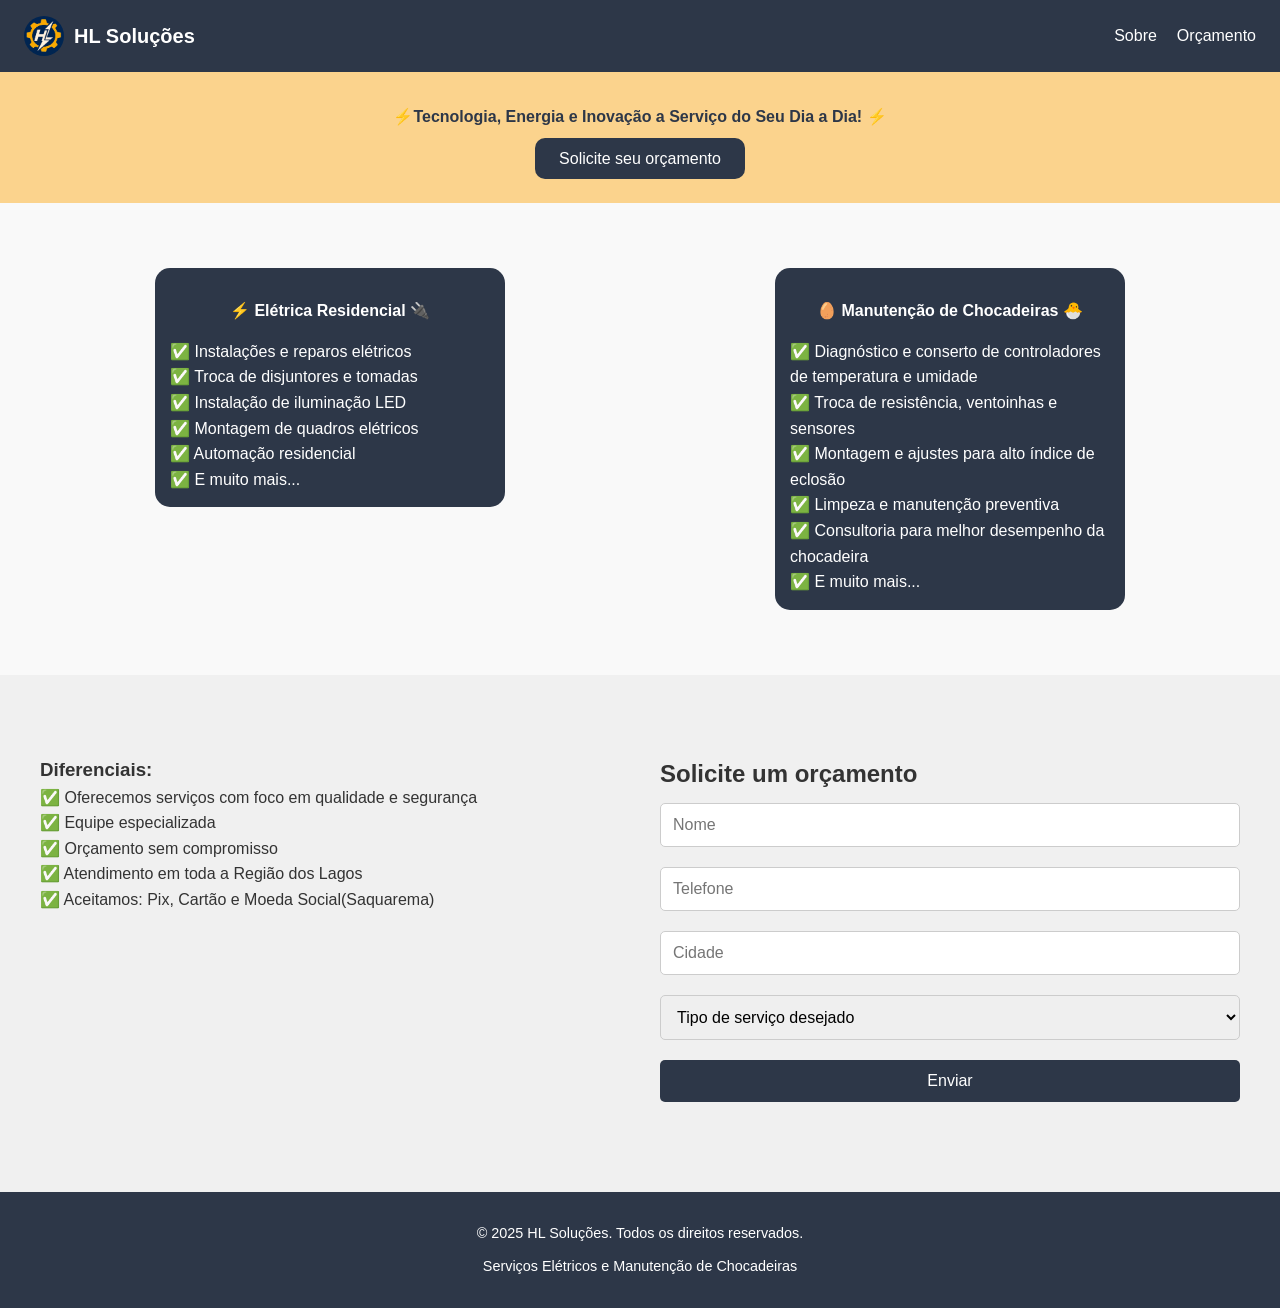
==== index.html @ 02325c17 "Update index.html" ====
<!DOCTYPE html>
<html lang="pt-br">
<head>
  <meta charset="UTF-8" />
  <meta name="viewport" content="width=device-width, initial-scale=1.0"/>
  <title>HL Soluções - ⚡Tecnologia, Energia e Inovação a Serviço do Seu Dia a Dia! ⚡</title>
  <!-- Adicionando o favicon -->
  <link rel="icon" href="assets/logo.png" type="image/x-icon">

  <link rel="stylesheet" href="css/style.css"/>
  <script defer src="js/script.js"></script>
</head>
<body>

  <!-- Navbar -->
  <nav>
    <div class="logo-container">
      <img src="assets/logo.png" alt="Logo">
      <span>HL Soluções</span>
    </div>
    <div class="hamburger" onclick="toggleMenu()">
      <span></span><span></span><span></span>
    </div>
    <div class="menu" id="nav-menu">
      <a href="#sobre">Sobre</a>
      <a href="#orcamento">Orçamento</a>
     
    </div>
  </nav>



  <!-- Hero -->
  <header id="sobre">
    <!--<h1>HL Elétrica e Automação</h1>-->
    <h2>⚡Tecnologia, Energia e Inovação a Serviço do Seu Dia a Dia! ⚡</h2>
    
    <a href="#orcamento" class="btn-primary">Solicite seu orçamento</a>
  </header>







  <section class="beneficios" id="beneficios">
    <div class="grid">
      <a href="#" style="text-decoration: none;">
      <div class="item">
        <ul style="list-style: none; padding: 0;">
          
          <h3>⚡ Elétrica Residencial 🔌</h3>
            <li>✅ Instalações e reparos elétricos</li>
            <li>✅ Troca de disjuntores e tomadas</li>
            <li>✅ Instalação de iluminação LED</li>
            <li>✅ Montagem de quadros elétricos</li>
            <li>✅ Automação residencial</li>
            <li>✅ E muito mais...</li>
        </ul>
               

      </div>
      </a>  

      <a href="#" style="text-decoration: none;">
      <div class="item">
        <ul style="list-style: none; padding: 0;">
         
          
          <h3>🥚 Manutenção de Chocadeiras 🐣</h3>
            <li>✅ Diagnóstico e conserto de controladores de temperatura e umidade</li>
            <li>✅ Troca de resistência, ventoinhas e sensores</li>
            <li>✅ Montagem e ajustes para alto índice de eclosão</li>
            <li>✅ Limpeza e manutenção preventiva</li>
            <li>✅ Consultoria para melhor desempenho da chocadeira</li>
            <li>✅ E muito mais...</li>
        </ul>
          
        
      </div>
      </a>  
          
    </div>
  </section> 




  
  <!-- Depoimento 
  <section class="depoimentos" id="depoimentos">
    <h2>O que dizem nossos clientes</h2>
    <blockquote>
      <p>“Excelente atendimento! Resolveram um problema que outros não conseguiam.”</p>
      <footer>— Ana C.</footer>
    </blockquote>
    <blockquote>
      <p>“Excelente atendimento! Pontual e Resolveram um problema rápido.”</p>
      <footer>— Batata da Hora</footer>
    </blockquote>
  </section>
-->


  
  <!-- Diferenciais + Formulário -->
  <section class="form-section" >
    <div class="left" id="diferenciais">
      <h3>Diferenciais:</h3>
      <p>
      <ul style="list-style: none; padding: 0;">
        <li>✅ Oferecemos serviços com foco em qualidade e segurança</li>
        <li>✅ Equipe especializada</li>
        <li>✅ Orçamento sem compromisso</li>
        <li>✅ Atendimento em toda a Região dos Lagos</li>
        <li>✅ Aceitamos: Pix, Cartão e Moeda Social(Saquarema)</li>

      </ul>

    
      <!--
      <div class="servicos">
        <div class="serv">
          <a href="#eletrica"><img src="assets/eletrica.png" alt="Elétrica"/></a>
          <p>Elétrica</p>
        </div>
        <div class="serv">
          <a href="#automacao"><img src="assets/automacao.png" alt="Automação"/></a>
          <p>Automação</p>
        </div>
      </div>
      


      <ul style="list-style: none; padding: 0;">
        <li>🔌 Instalações elétricas</li>
        <li>⚡ Manutenção Preventva e Corretiva</li>
        <li>🏠 Automação Residencial (Iluminação, Portões, etc.)</li>
        <li>📲 Integração com Assistentes Virtuais (Alexa, Google)</li>
        <li>🏢 Sistemas de Automação Comercial e Industrial</li>
        <li>🌐 Suporte Técnico de Informática</li>
      </ul>
    




      -->
      



    </div>

    <div class="right" id="orcamento">
      <h2>Solicite um orçamento</h2>
    <form id="orcamentoForm" >
      <input type="text" name="nome" placeholder="Nome" required />
      <input type="tel" name="telefone" placeholder="Telefone" required />
      <input type="text" name="cidade" placeholder="Cidade" required />
      <select name="servico" required>
        <option value="">Tipo de serviço desejado</option>
        <option>Serviços Elétricos</option>
        <option>Serviços de Chocadeiras</option>
       

      </select>
      <button type="submit">Enviar</button>
    </form>
    </div>
  </section>

  <!-- Rodapé -->
  <footer class="footer">
    
 
<!--   
    
    <section class="parcerias" id="parcerias">
      <div class="left">
        <h3>Clientes</h3>
        <a href="https://www.ifood.com.br/delivery/saquarema-rj/batata-da-hora-retiro-bacaxa/75115182-e9c6-4ea8-adcb-5164f74d203b"><img src="assets/batatahora.jpeg" alt="Batata da Hora" /></a>
        

      </div>

      
      
      <div class="right">
        <h3>Parceiros</h3>
        <img src="assets/clamper.jpg" alt="Clamper" />
        <img src="assets/Schneider.png" alt="Schneider" />
        <img src="assets/intelbras.png" alt="Intelbras" />
        <img src="assets/tigre.png" alt="Tigre" />

      </div>
    </section>
    <hr>

-->


    <p>© 2025 HL Soluções. Todos os direitos reservados.<p>
    Serviços Elétricos e Manutenção de Chocadeiras</p>
    <!--<p>E-mail:<a href="mailto:eletricaeautomacaoh@gmail.com"> eletricaeautomacaoh@gmail.com</a></p>-->
  </footer>
</body>
</html>
---- css/style.css ----
/* Reset básico */
* {
  margin: 0;
  padding: 0;
  box-sizing: border-box;
}
body {
  font-family: 'Segoe UI', sans-serif;
  color: #333;
  line-height: 1.6;
}


nav {
    background-color: #2d3748;
    color: white;
    padding: 1rem 1.5rem;
    display: flex;
    justify-content: space-between;
    align-items: center;
    flex-wrap: wrap;
}

.logo-container {
    display: flex;
    align-items: center;
}

.logo-container img {
    height: 40px;
    width: 40px;
    border-radius: 50%;
    margin-right: 10px;
}

.logo-container span {
    font-size: 1.25rem;
    font-weight: bold;
}

.menu {
    display: flex;
    gap: 1.25rem;
}

.menu a {
    color: white;
    text-decoration: none;
    transition: color 0.3s;
}

.menu a:hover {
    color: #fbd38d;
}

.hamburger {
    display: none;
    flex-direction: column;
    cursor: pointer;
}

.hamburger span {
    height: 3px;
    width: 25px;
    background: white;
    margin: 4px 0;
}

@media (max-width: 768px) {
    .menu {
    display: none;
    flex-direction: column;
    width: 100%;
    margin-top: 1rem;
    }

    .menu.active {
    display: flex;
    }

    .hamburger {
    display: flex;
    }
}

header {
    background-color: #fbd38d;
    color: #2d3748;
    text-align: center;
    padding: 2rem;
}

header h2 {
    font-size: 1rem;
    margin-bottom: 1rem;
}

header p {
    font-size: 1rem;
    margin-bottom: 2rem;
}

.btn-primary {
    background-color: #2d3748;
    color: white;
    
    padding: 0.75rem 1.5rem;
    border: none;
    border-radius: 10px;
    font-size: 1rem;
    cursor: pointer;
    text-decoration: none;
    transition: background 0.3s;
}

.btn-primary:hover {
    background-color: #ff7f00;
}



/*--------------------------------------

/* Benefícios */
.beneficios {
  padding: 60px 20px;
  background: #f9f9f9;
  text-align: center;
}
.beneficios h3 {
  margin: 15px;
  font-size: 1rem;
  text-align: center;
  
  
}
.grid {
  display: flex;
  justify-content: space-around;
  flex-wrap: wrap;
}
.grid .item {
  background-color: #2d3748;
  color: white;
  width: 350px;
  margin: 5px;
  padding: 15px;
  text-align: left;
  border-radius: 15px;
}
.grid img {
  width: 40px;
  margin-bottom: 10px;
}

/* Depoimentos */
.depoimentos {
  background-color: #ffffff;
  padding: 30px;
  margin: 20px auto;
  max-width: 800px;
  border-left: 5px solid #FF7A00;
  
  
  text-align: center;
}
blockquote {
  font-style: italic;
  margin-bottom: 20px;

}


.servicos {
  display: flex;
  justify-content: space-around;
  flex-wrap: wrap;
}
.servicos .serv {
  width: 200px;
  padding: 21px;
  text-align: center;
  color:#004080
}
.servicos img {
  width: 100px;
  height: 100px;
  
  margin-bottom: 10px;
  background-image: url('sua-imagem.jpg'); /* Caminho da imagem */
  background-size: cover; /* Amplia a imagem para cobrir toda a div */
  background-repeat: no-repeat; /* Evita repetição da imagem */
  background-position: center; /* Centraliza a imagem */
  border-radius: 10%;
  box-shadow: 0 4px 8px rgba(0, 0, 0, 0.1);
  transition: transform 0.3s ease;
}



/* Formulário */
.form-section {
  display: flex;
  flex-wrap: wrap;
  padding: 60px 20px;
  background: #f0f0f0;
}
.form-section .left,
.form-section .right {
  flex: 1;
  min-width: 300px;
  padding: 20px;
}
form {
  display: flex;
  flex-direction: column;
}
form input,
form button,
.form-section select {
  width: 100%;
  padding: 12px;
  margin-bottom: 15px;
  border: 1px solid #ccc;
  border-radius: 5px;

  margin: 10px 0;
 
  font-size: 1rem;
}
form button {
  background-color: #2d3748;
  color: white;
  border: none;
  cursor: pointer;
  border-radius: 5px;
}

/* Rodapé */
.footer {
  background: #2d3748;
  color: white;
  text-align: center;
  padding: 20px;
  font-size: 0.9rem;
}

.parcerias {
  display: flex;
  justify-content:space-around;
  padding: 60px 20px;
    
}

.parcerias h3{
  margin-bottom: 10px;

}

.parcerias .left img {
  width: 60px;
  height: 60px;
  border-radius: 10px;
  background: white;
}


.parcerias .right img {
  width: 60px;
  height: 60px;
  border-radius: 10px;
  background: white;
}



.footer p{
  margin: 10px;
  
}

.social-links {
  margin-top: 10px;
}
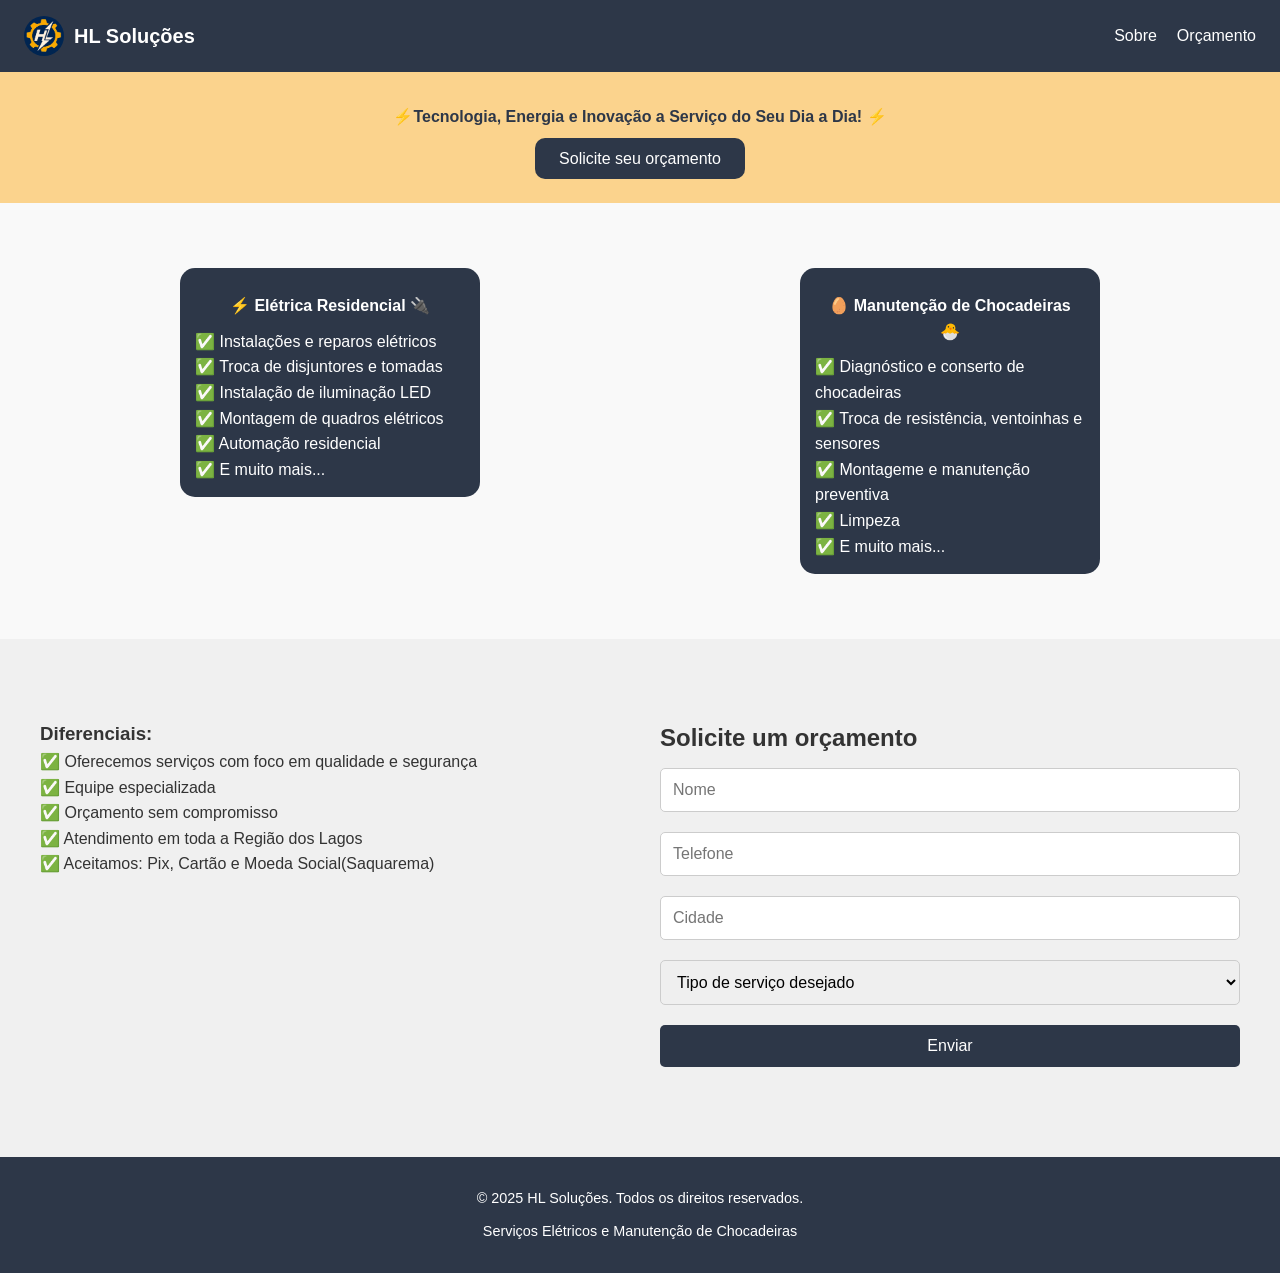
==== commit d824db85: "Update index.html" ====
--- a/index.html
+++ b/index.html
@@ -69,11 +69,10 @@
          
           
           <h3>🥚 Manutenção de Chocadeiras 🐣</h3>
-            <li>✅ Diagnóstico e conserto de controladores de temperatura e umidade</li>
+            <li>✅ Diagnóstico e conserto de chocadeiras</li>
             <li>✅ Troca de resistência, ventoinhas e sensores</li>
-            <li>✅ Montagem e ajustes para alto índice de eclosão</li>
-            <li>✅ Limpeza e manutenção preventiva</li>
-            <li>✅ Consultoria para melhor desempenho da chocadeira</li>
+            <li>✅ Montageme e manutenção preventiva</li>
+            <li>✅ Limpeza</li>
             <li>✅ E muito mais...</li>
         </ul>
           
--- a/css/style.css
+++ b/css/style.css
@@ -128,7 +128,7 @@
   text-align: center;
 }
 .beneficios h3 {
-  margin: 15px;
+  margin: 10px;
   font-size: 1rem;
   text-align: center;
   
@@ -142,7 +142,7 @@
 .grid .item {
   background-color: #2d3748;
   color: white;
-  width: 350px;
+  width: 300px;
   margin: 5px;
   padding: 15px;
   text-align: left;
@@ -288,3 +288,5 @@
 
 
 
+
+
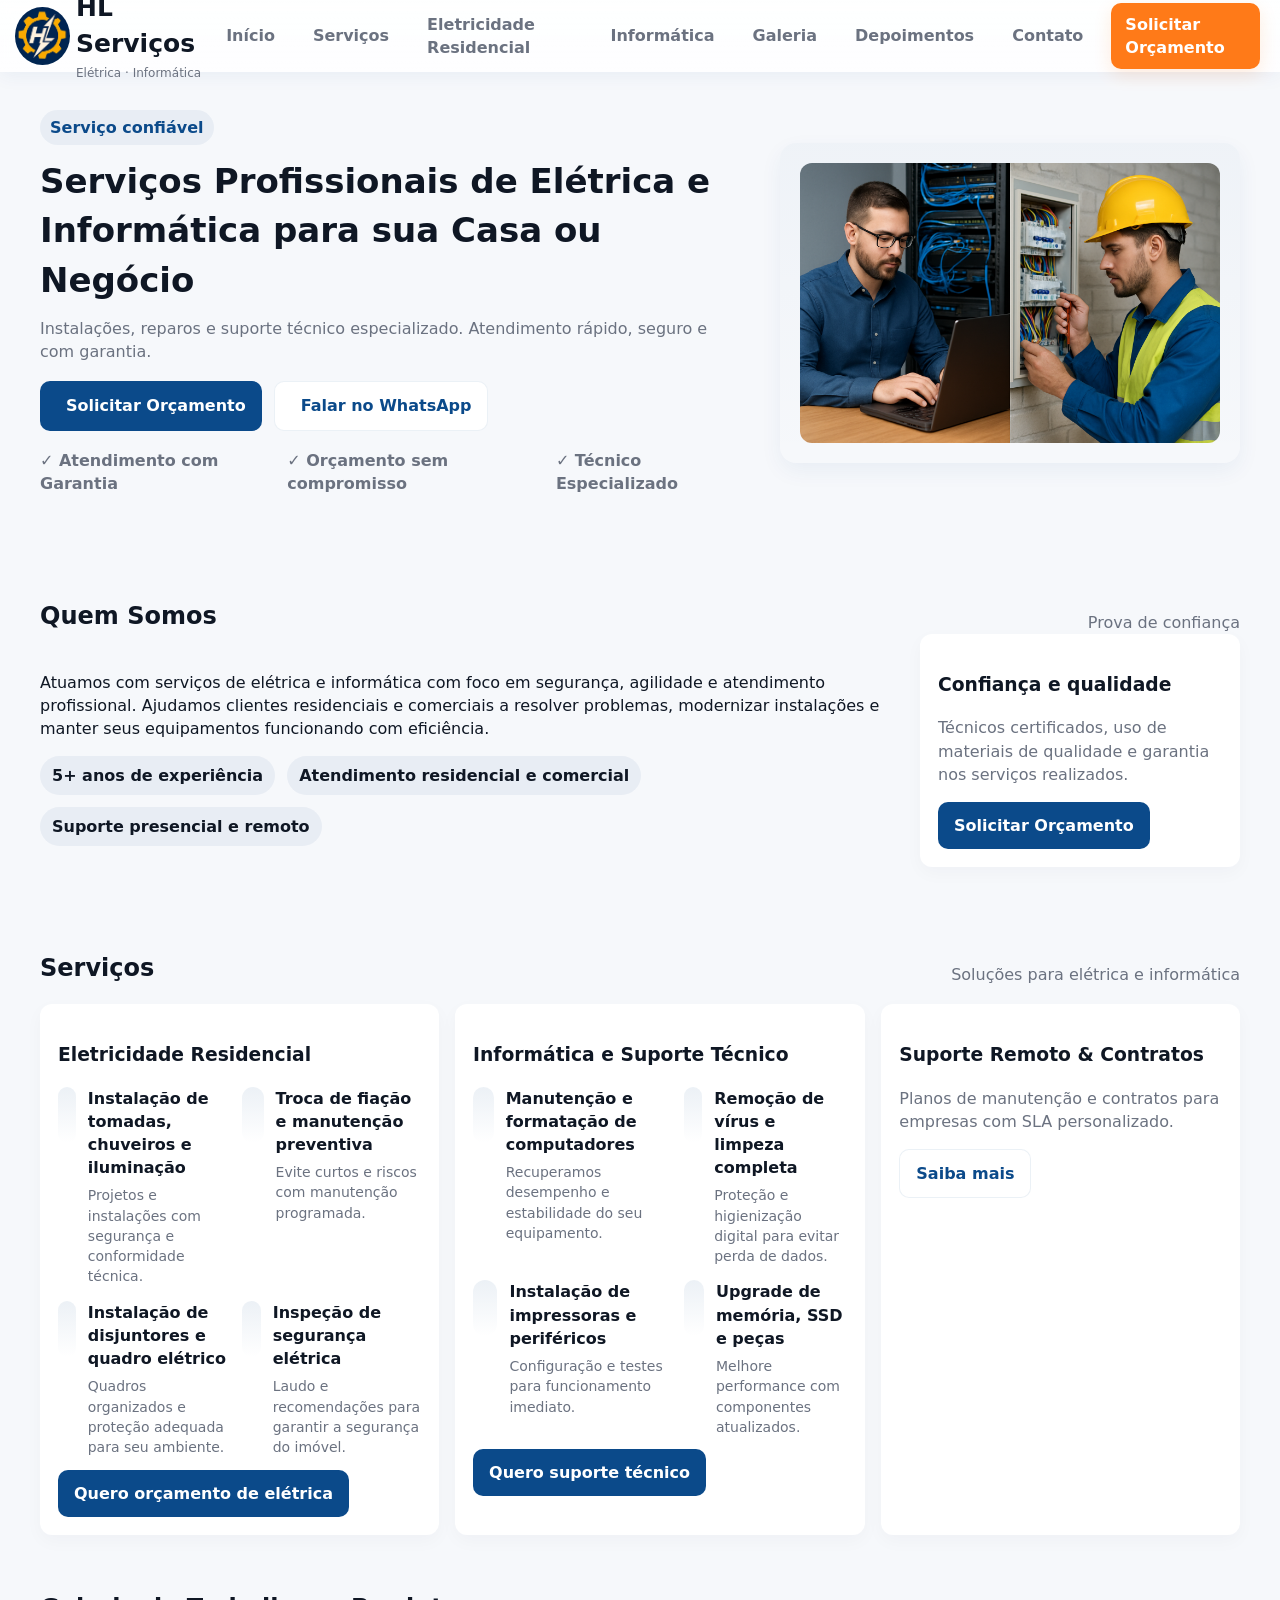
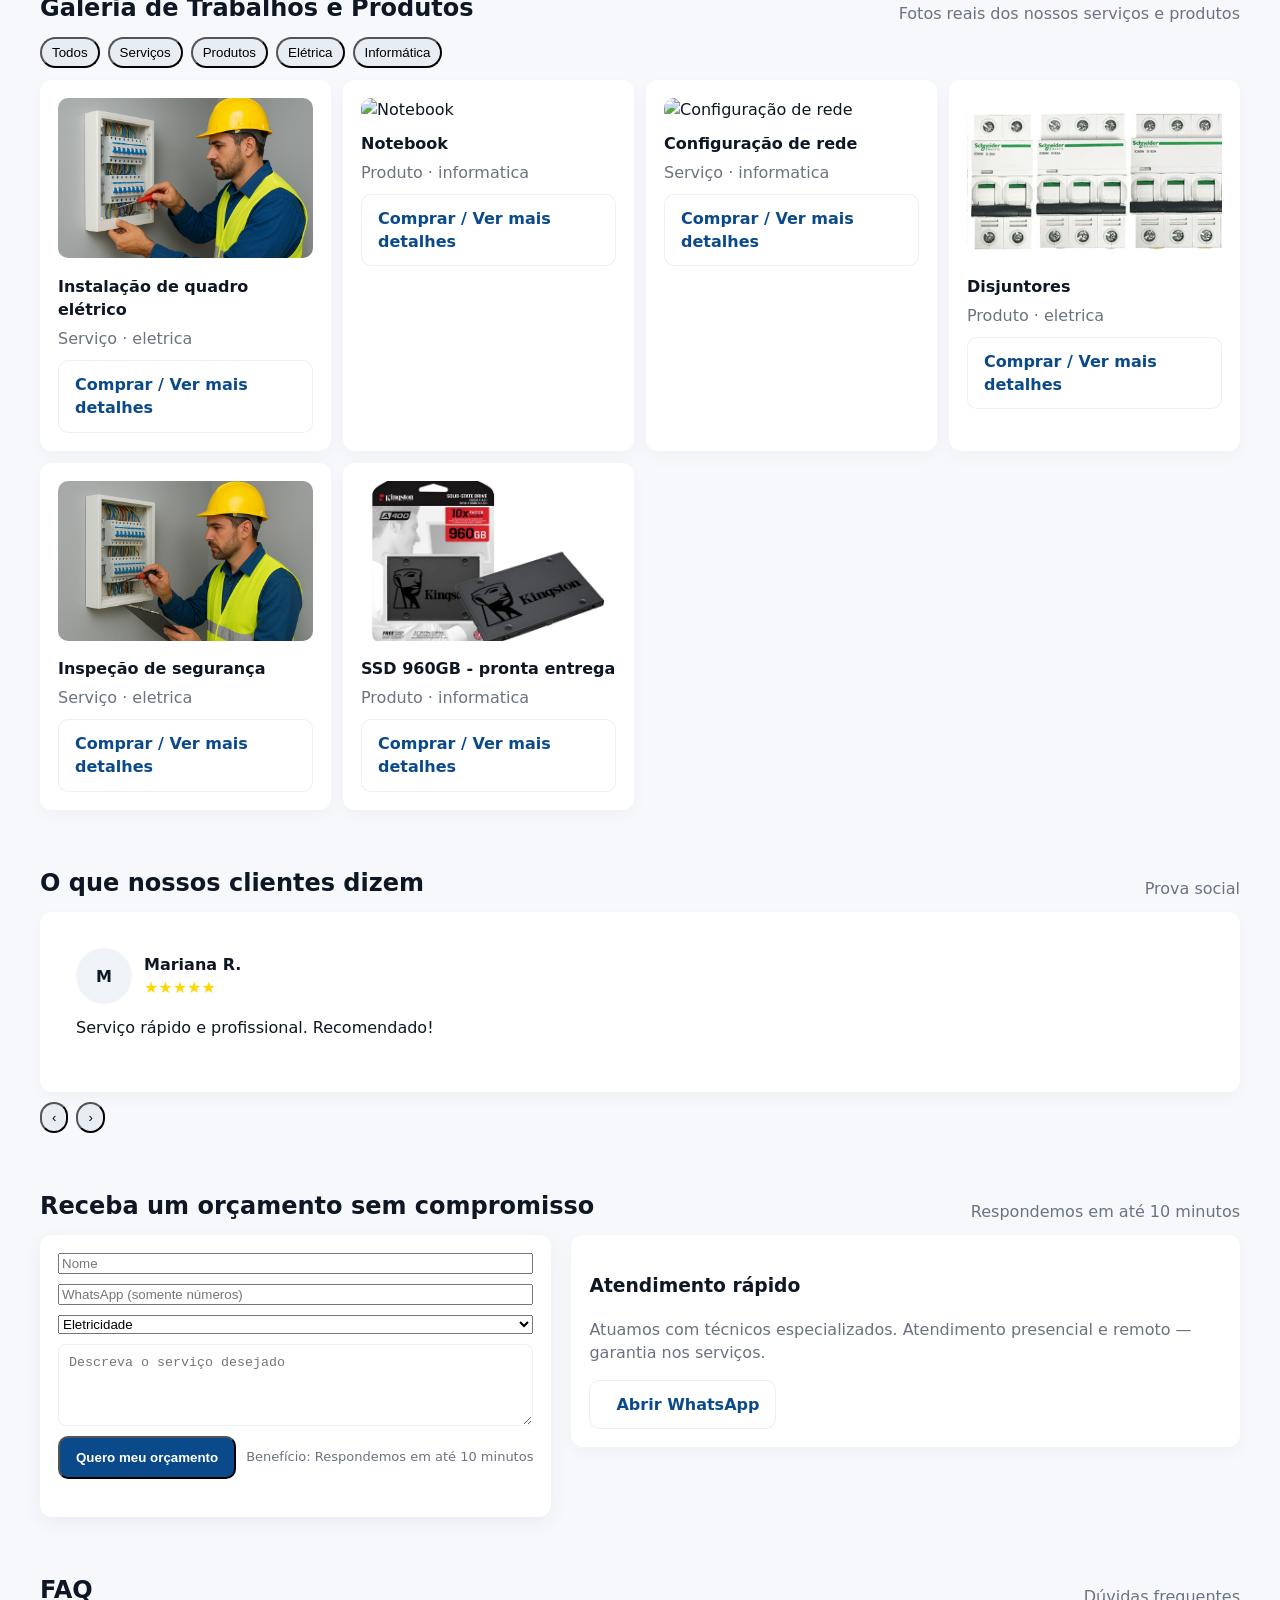
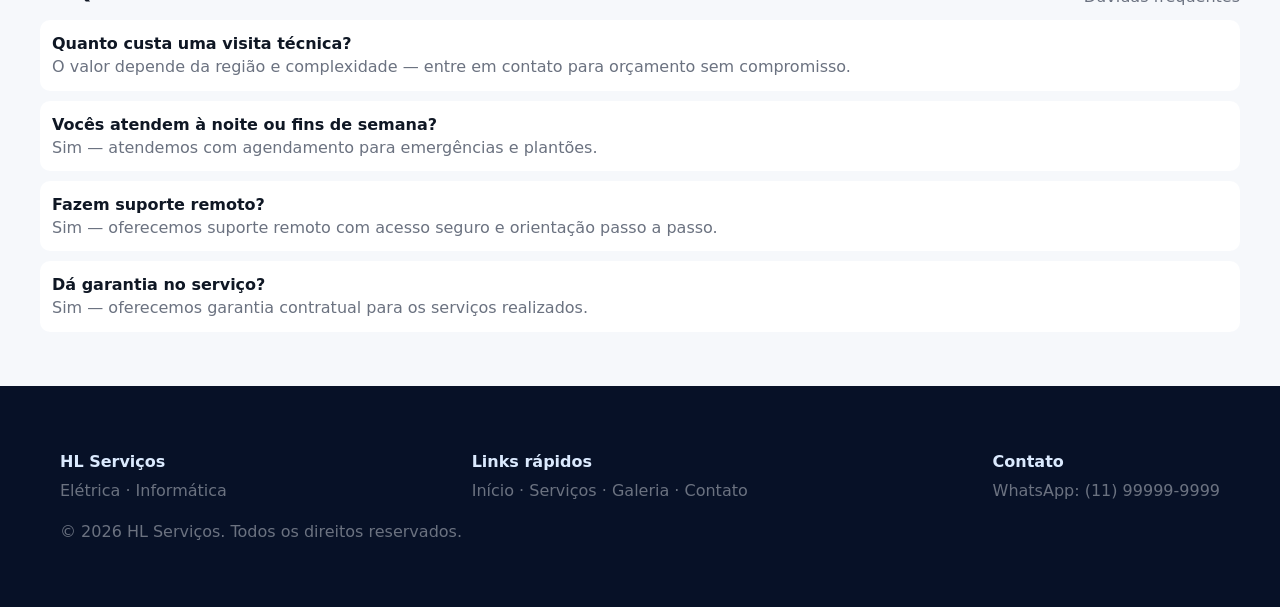
==== commit 3f1c2b3a: "uploads de arquivos" ====
--- a/index.html
+++ b/index.html
@@ -1,208 +1,283 @@
-<!DOCTYPE html>
-<html lang="pt-br">
-<head>
-  <meta charset="UTF-8" />
-  <meta name="viewport" content="width=device-width, initial-scale=1.0"/>
-  <title>HL Soluções - ⚡Tecnologia, Energia e Inovação a Serviço do Seu Dia a Dia! ⚡</title>
-  <!-- Adicionando o favicon -->
-  <link rel="icon" href="assets/logo.png" type="image/x-icon">
-
-  <link rel="stylesheet" href="css/style.css"/>
-  <script defer src="js/script.js"></script>
-</head>
-<body>
-
-  <!-- Navbar -->
-  <nav>
-    <div class="logo-container">
-      <img src="assets/logo.png" alt="Logo">
-      <span>HL Soluções</span>
-    </div>
-    <div class="hamburger" onclick="toggleMenu()">
-      <span></span><span></span><span></span>
-    </div>
-    <div class="menu" id="nav-menu">
-      <a href="#sobre">Sobre</a>
-      <a href="#orcamento">Orçamento</a>
-     
-    </div>
-  </nav>
-
-
-
-  <!-- Hero -->
-  <header id="sobre">
-    <!--<h1>HL Elétrica e Automação</h1>-->
-    <h2>⚡Tecnologia, Energia e Inovação a Serviço do Seu Dia a Dia! ⚡</h2>
-    
-    <a href="#orcamento" class="btn-primary">Solicite seu orçamento</a>
-  </header>
-
-
-
-
-
-
-
-  <section class="beneficios" id="beneficios">
-    <div class="grid">
-      <a href="#" style="text-decoration: none;">
-      <div class="item">
-        <ul style="list-style: none; padding: 0;">
-          
-          <h3>⚡ Elétrica Residencial 🔌</h3>
-            <li>✅ Instalações e reparos elétricos</li>
-            <li>✅ Troca de disjuntores e tomadas</li>
-            <li>✅ Instalação de iluminação LED</li>
-            <li>✅ Montagem de quadros elétricos</li>
-            <li>✅ Automação residencial</li>
-            <li>✅ E muito mais...</li>
-        </ul>
-               
-
-      </div>
-      </a>  
-
-      <a href="#" style="text-decoration: none;">
-      <div class="item">
-        <ul style="list-style: none; padding: 0;">
-         
-          
-          <h3>🥚 Manutenção de Chocadeiras 🐣</h3>
-            <li>✅ Diagnóstico e conserto de chocadeiras</li>
-            <li>✅ Troca de resistência, ventoinhas e sensores</li>
-            <li>✅ Montageme e manutenção preventiva</li>
-            <li>✅ Limpeza</li>
-            <li>✅ E muito mais...</li>
-        </ul>
-          
-        
-      </div>
-      </a>  
-          
-    </div>
-  </section> 
-
-
-
-
-  
-  <!-- Depoimento 
-  <section class="depoimentos" id="depoimentos">
-    <h2>O que dizem nossos clientes</h2>
-    <blockquote>
-      <p>“Excelente atendimento! Resolveram um problema que outros não conseguiam.”</p>
-      <footer>— Ana C.</footer>
-    </blockquote>
-    <blockquote>
-      <p>“Excelente atendimento! Pontual e Resolveram um problema rápido.”</p>
-      <footer>— Batata da Hora</footer>
-    </blockquote>
-  </section>
--->
-
-
-  
-  <!-- Diferenciais + Formulário -->
-  <section class="form-section" >
-    <div class="left" id="diferenciais">
-      <h3>Diferenciais:</h3>
-      <p>
-      <ul style="list-style: none; padding: 0;">
-        <li>✅ Oferecemos serviços com foco em qualidade e segurança</li>
-        <li>✅ Equipe especializada</li>
-        <li>✅ Orçamento sem compromisso</li>
-        <li>✅ Atendimento em toda a Região dos Lagos</li>
-        <li>✅ Aceitamos: Pix, Cartão e Moeda Social(Saquarema)</li>
-
-      </ul>
-
-    
-      <!--
-      <div class="servicos">
-        <div class="serv">
-          <a href="#eletrica"><img src="assets/eletrica.png" alt="Elétrica"/></a>
-          <p>Elétrica</p>
-        </div>
-        <div class="serv">
-          <a href="#automacao"><img src="assets/automacao.png" alt="Automação"/></a>
-          <p>Automação</p>
-        </div>
-      </div>
-      
-
-
-      <ul style="list-style: none; padding: 0;">
-        <li>🔌 Instalações elétricas</li>
-        <li>⚡ Manutenção Preventva e Corretiva</li>
-        <li>🏠 Automação Residencial (Iluminação, Portões, etc.)</li>
-        <li>📲 Integração com Assistentes Virtuais (Alexa, Google)</li>
-        <li>🏢 Sistemas de Automação Comercial e Industrial</li>
-        <li>🌐 Suporte Técnico de Informática</li>
-      </ul>
-    
-
-
-
-
-      -->
-      
-
-
-
-    </div>
-
-    <div class="right" id="orcamento">
-      <h2>Solicite um orçamento</h2>
-    <form id="orcamentoForm" >
-      <input type="text" name="nome" placeholder="Nome" required />
-      <input type="tel" name="telefone" placeholder="Telefone" required />
-      <input type="text" name="cidade" placeholder="Cidade" required />
-      <select name="servico" required>
-        <option value="">Tipo de serviço desejado</option>
-        <option>Serviços Elétricos</option>
-        <option>Serviços de Chocadeiras</option>
-       
-
-      </select>
-      <button type="submit">Enviar</button>
-    </form>
-    </div>
-  </section>
-
-  <!-- Rodapé -->
-  <footer class="footer">
-    
- 
-<!--   
-    
-    <section class="parcerias" id="parcerias">
-      <div class="left">
-        <h3>Clientes</h3>
-        <a href="https://www.ifood.com.br/delivery/saquarema-rj/batata-da-hora-retiro-bacaxa/75115182-e9c6-4ea8-adcb-5164f74d203b"><img src="assets/batatahora.jpeg" alt="Batata da Hora" /></a>
-        
-
-      </div>
-
-      
-      
-      <div class="right">
-        <h3>Parceiros</h3>
-        <img src="assets/clamper.jpg" alt="Clamper" />
-        <img src="assets/Schneider.png" alt="Schneider" />
-        <img src="assets/intelbras.png" alt="Intelbras" />
-        <img src="assets/tigre.png" alt="Tigre" />
-
-      </div>
-    </section>
-    <hr>
-
--->
-
-
-    <p>© 2025 HL Soluções. Todos os direitos reservados.<p>
-    Serviços Elétricos e Manutenção de Chocadeiras</p>
-    <!--<p>E-mail:<a href="mailto:eletricaeautomacaoh@gmail.com"> eletricaeautomacaoh@gmail.com</a></p>-->
-  </footer>
-</body>
-</html>
+<!doctype html>
+<html lang="pt-BR">
+<head>
+  <meta charset="utf-8" />
+  <meta name="viewport" content="width=device-width,initial-scale=1" />
+  <title>HL Serviços — Elétrica & Informática</title>
+  <meta name="description" content="Serviços profissionais de elétrica e informática para residências e empresas. Orçamento rápido e atendimento com garantia." />
+  <!-- Icons (Phosphor Icons CDN) -->
+   <link rel="icon" type="image/x-icon" href="/assets/logo.png">
+   <link rel="stylesheet" href="/css/style.css">
+  
+  <link rel="stylesheet" href="https://unpkg.com/phosphor-icons@1.4.1/src/css/phosphor.css">
+
+</head>
+<body>
+  <header class="site-header">
+    <div class="brand">
+      <div class="logo"><img src="/assets/logo.png" alt="logo"></div>
+      <div>
+        <div style="font-weight:800;font-size: 25px;">HL Serviços</div>
+        <div style="font-size:12px;color:var(--muted);margin-top:2px">Elétrica · Informática</div>
+      </div>
+    </div>
+
+    <nav id="mainNav" aria-label="Menu principal">
+      <a href="#inicio">Início</a>
+      <a href="#servicos">Serviços</a>
+      <a href="#eletrica">Eletricidade Residencial</a>
+      <a href="#informatica">Informática</a>
+      <a href="#galeria">Galeria</a>
+      <a href="#depoimentos">Depoimentos</a>
+      <a href="#contato">Contato</a>
+      <a class="cta" href="#contato">Solicitar Orçamento</a>
+    </nav>
+
+    <button class="menu-toggle" id="menuToggle" aria-label="Abrir menu" title="Abrir menu">
+      <i class="ph-list" style="font-size:22px"></i>
+    </button>
+  </header>
+
+  <main>
+    <!-- HERO -->
+    <section id="inicio" class="hero">
+      <div>
+        <span class="kicker">Serviço confiável</span>
+        <h1>Serviços Profissionais de Elétrica e Informática para sua Casa ou Negócio</h1>
+        <p>Instalações, reparos e suporte técnico especializado. Atendimento rápido, seguro e com garantia.</p>
+        <div class="btns">
+          <a class="btn primary" href="#contato"><i class="ph-arrow-right"></i> Solicitar Orçamento</a>
+          <a class="btn secondary" href="https://wa.me/5511999999999" target="_blank"><i class="ph-whatsapp-logo"></i> Falar no WhatsApp</a>
+        </div>
+        <div class="trusts">
+          <div>✓ Atendimento com Garantia</div>
+          <div>✓ Orçamento sem compromisso</div>
+          <div>✓ Técnico Especializado</div>
+        </div>
+      </div>
+      <div class="hero-illus" aria-hidden="true">
+        <img src="/assets/profissional_trabalhando.png" alt="Técnico trabalhando"/>
+      </div>
+    </section>
+
+    <!-- About -->
+    <section class="container section" id="sobre">
+      <div class="section">
+        <div class="title"><h2>Quem Somos</h2><div class="muted" id="muted" id="muted">Prova de confiança</div></div>
+        <div class="about-grid">
+          <div>
+            <p>Atuamos com serviços de elétrica e informática com foco em segurança, agilidade e atendimento profissional. Ajudamos clientes residenciais e comerciais a resolver problemas, modernizar instalações e manter seus equipamentos funcionando com eficiência.</p>
+            <div class="mini-info">
+              <div class="chip">5+ anos de experiência</div>
+              <div class="chip">Atendimento residencial e comercial</div>
+              <div class="chip">Suporte presencial e remoto</div>
+            </div>
+          </div>
+          <div>
+            <div class="card" id="muted">
+              <h3>Confiança e qualidade</h3>
+              <p class="muted">Técnicos certificados, uso de materiais de qualidade e garantia nos serviços realizados.</p>
+              <div style="margin-top:12px"><a class="btn primary" href="#contato">Solicitar Orçamento</a></div>
+            </div>
+          </div>
+        </div>
+      </div>
+    </section>
+
+    <!-- SERVICES -->
+    <section id="servicos" class="container section">
+      <div class="title"><h2>Serviços</h2><div class="muted" id="muted">Soluções para elétrica e informática</div></div>
+      <div class="card-grid" style="margin-top:18px">
+        <div class="card fade-up">
+          <h3 id="eletrica">Eletricidade Residencial</h3>
+          <div class="service-cards">
+            <div class="service-item">
+              <div class="icon-wrap"><i class="ph-plug-simple"></i></div>
+              <div>
+                <h4>Instalação de tomadas, chuveiros e iluminação</h4>
+                <p>Projetos e instalações com segurança e conformidade técnica.</p>
+              </div>
+            </div>
+            <div class="service-item">
+              <div class="icon-wrap"><i class="ph-tools"></i></div>
+              <div>
+                <h4>Troca de fiação e manutenção preventiva</h4>
+                <p>Evite curtos e riscos com manutenção programada.</p>
+              </div>
+            </div>
+            <div class="service-item">
+              <div class="icon-wrap"><i class="ph-battery-charging"></i></div>
+              <div>
+                <h4>Instalação de disjuntores e quadro elétrico</h4>
+                <p>Quadros organizados e proteção adequada para seu ambiente.</p>
+              </div>
+            </div>
+            <div class="service-item">
+              <div class="icon-wrap"><i class="ph-magnifying-glass"></i></div>
+              <div>
+                <h4>Inspeção de segurança elétrica</h4>
+                <p>Laudo e recomendações para garantir a segurança do imóvel.</p>
+              </div>
+            </div>
+          </div>
+          <div class="service-cta"><a class="btn primary" href="#contato" id="btn">Quero orçamento de elétrica</a></div>
+        </div>
+
+        <div class="card fade-up">
+          <h3 id="informatica">Informática e Suporte Técnico</h3>
+          <div class="service-cards">
+            <div class="service-item">
+              <div class="icon-wrap"><i class="ph-monitor-play"></i></div>
+              <div>
+                <h4>Manutenção e formatação de computadores</h4>
+                <p>Recuperamos desempenho e estabilidade do seu equipamento.</p>
+              </div>
+            </div>
+            <div class="service-item">
+              <div class="icon-wrap"><i class="ph-shield-check"></i></div>
+              <div>
+                <h4>Remoção de vírus e limpeza completa</h4>
+                <p>Proteção e higienização digital para evitar perda de dados.</p>
+              </div>
+            </div>
+            <div class="service-item">
+              <div class="icon-wrap"><i class="ph-printer"></i></div>
+              <div>
+                <h4>Instalação de impressoras e periféricos</h4>
+                <p>Configuração e testes para funcionamento imediato.</p>
+              </div>
+            </div>
+            <div class="service-item">
+              <div class="icon-wrap"><i class="ph-gear-six"></i></div>
+              <div>
+                <h4>Upgrade de memória, SSD e peças</h4>
+                <p>Melhore performance com componentes atualizados.</p>
+              </div>
+            </div>
+          </div>
+          <div class="service-cta"><a class="btn primary" href="#contato" id="btn">Quero suporte técnico</a></div>
+        </div>
+
+        <!-- space for future cards -->
+        <div class="card fade-up">
+          <h3>Suporte Remoto & Contratos</h3>
+          <p class="muted">Planos de manutenção e contratos para empresas com SLA personalizado.</p>
+          <div style="margin-top:12px"><a class="btn secondary" href="#contato">Saiba mais</a></div>
+        </div>
+      </div>
+    </section>
+
+    <!-- GALLERY -->
+    <section id="galeria" class="container section">
+      <div class="title"><h2>Galeria de Trabalhos e Produtos</h2><div class="muted" id="muted">Fotos reais dos nossos serviços e produtos</div></div>
+      <div class="gallery-controls" style="margin-top:12px">
+        <button class="pill" data-filter="all">Todos</button>
+        <button class="pill" data-filter="servico">Serviços</button>
+        <button class="pill" data-filter="produto">Produtos</button>
+        <button class="pill" data-filter="eletrica">Elétrica</button>
+        <button class="pill" data-filter="informatica">Informática</button>
+      </div>
+      <div class="gallery-grid" id="gallery">
+        <!-- items populated by JS with placeholders -->
+      </div>
+    </section>
+
+    <!-- Testimonials -->
+    <section id="depoimentos" class="container section">
+      <div class="title"><h2>O que nossos clientes dizem</h2><div class="muted" id="muted">Prova social</div></div>
+      <div style="margin-top:12px">
+        <div id="testiWrap" class="card" style="overflow:hidden;position:relative">
+          <div id="testiSlides" style="display:flex;gap:12px;transition:transform .5s ease">
+            <!-- slides injected via JS -->
+          </div>
+        </div>
+        <div style="margin-top:10px;display:flex;gap:8px;align-items:center">
+          <button id="prevTesti" class="pill">‹</button>
+          <button id="nextTesti" class="pill">›</button>
+        </div>
+      </div>
+    </section>
+
+    <!-- LEAD CAPTURE -->
+    <section id="contato" class="container section">
+      <div class="title"><h2>Receba um orçamento sem compromisso</h2><div class="muted" id="muted">Respondemos em até 10 minutos</div></div>
+      <div style="display:flex;gap:20px;flex-wrap:wrap;margin-top:12px">
+        <form id="leadForm" class="lead-form" aria-label="Formulário de orçamento">
+          <div style="display:flex;gap:10px;flex-direction:column">
+            <input id="name" type="text" placeholder="Nome" required />
+            <input id="whatsapp" type="tel" placeholder="WhatsApp (somente números)" required />
+            <select id="type"><option value="eletrica">Eletricidade</option><option value="informatica">Informática</option></select>
+            <textarea id="message" placeholder="Descreva o serviço desejado" rows="4"></textarea>
+            <div style="display:flex;gap:10px;align-items:center">
+              <button type="submit" class="btn primary">Quero meu orçamento</button>
+              <div class="muted" style="font-size:13px">Benefício: Respondemos em até 10 minutos</div>
+            </div>
+            <div id="leadResult" class="muted" style="margin-top:10px"></div>
+          </div>
+        </form>
+
+        <div style="flex:1;min-width:260px">
+          <div class="card">
+            <h3>Atendimento rápido</h3>
+            <p class="muted">Atuamos com técnicos especializados. Atendimento presencial e remoto — garantia nos serviços.</p>
+            <div style="margin-top:12px">
+              <a class="btn secondary" href="https://wa.me/5511999999999" target="_blank"><i class="ph-whatsapp-logo"></i> Abrir WhatsApp</a>
+            </div>
+          </div>
+        </div>
+      </div>
+    </section>
+
+    <!-- FAQ -->
+    <section class="container section">
+      <div class="title"><h2>FAQ</h2><div class="muted" id="muted">Dúvidas frequentes</div></div>
+      <div style="margin-top:12px">
+        <div class="faq-item">
+          <strong>Quanto custa uma visita técnica?</strong>
+          <div class="muted">O valor depende da região e complexidade — entre em contato para orçamento sem compromisso.</div>
+        </div>
+        <div class="faq-item">
+          <strong>Vocês atendem à noite ou fins de semana?</strong>
+          <div class="muted">Sim — atendemos com agendamento para emergências e plantões.</div>
+        </div>
+        <div class="faq-item">
+          <strong>Fazem suporte remoto?</strong>
+          <div class="muted">Sim — oferecemos suporte remoto com acesso seguro e orientação passo a passo.</div>
+        </div>
+        <div class="faq-item">
+          <strong>Dá garantia no serviço?</strong>
+          <div class="muted">Sim — oferecemos garantia contratual para os serviços realizados.</div>
+        </div>
+      </div>
+    </section>
+
+  </main>
+
+  <footer>
+    <div class="container">
+      <div class="footer-grid">
+        <div>
+          <div style="font-weight:800">HL Serviços</div>
+          <div class="muted" style="margin-top:6px">Elétrica · Informática</div>
+        </div>
+        <div style="min-width:220px">
+          <div style="font-weight:700">Links rápidos</div>
+          <div class="muted" style="margin-top:6px">Início · Serviços · Galeria · Contato</div>
+        </div>
+        <div style="min-width:180px">
+          <div style="font-weight:700">Contato</div>
+          <div class="muted" style="margin-top:6px">WhatsApp: (11) 99999-9999</div>
+        </div>
+      </div>
+      <div style="margin-top:18px;display:flex;justify-content:space-between;align-items:center;flex-wrap:wrap">
+        <!--
+        <div class="muted">CNPJ: 00.000.000/0000-00</div>
+        -->
+        <div class="muted">© <span id="yr"></span> HL Serviços. Todos os direitos reservados.</div>
+      </div>
+    </div>
+  </footer>
+
+  <script src="/js/script.js"></script>
+</body>
+</html>
--- a/css/style.css
+++ b/css/style.css
@@ -1,292 +1,123 @@
-/* Reset básico */
-* {
-  margin: 0;
-  padding: 0;
-  box-sizing: border-box;
-}
-body {
-  font-family: 'Segoe UI', sans-serif;
-  color: #333;
-  line-height: 1.6;
-}
+:root{
+      --bg:#f6f8fb;
+      --card:#ffffff;
+      --text:#0f1724;
+      --muted:#6b7280;
+      --primary:#0b4a8a; /* azul escuro */
+      --accent:#ff7a18;  /* laranja */
+      --glass: rgba(11,74,138,0.06);
+      --radius:16px;
+      font-family: Inter, system-ui, -apple-system, 'Segoe UI', Roboto, 'Helvetica Neue', Arial;
+    }
+    *{box-sizing:border-box}
+    html,body{height:100%}
+    body{
+      margin:0;background:var(--bg);color:var(--text);-webkit-font-smoothing:antialiased;line-height:1.45;
+    }
+    a{color:inherit;text-decoration:none}
+    /* Header */
+    .site-header{position:fixed;top:0;left:0;right:0;height:72px;display:flex;align-items:center;justify-content:space-between;padding:0 20px;background:linear-gradient(180deg, rgba(255,255,255,0.9), rgba(255,255,255,0.85));backdrop-filter:blur(6px);box-shadow:0 4px 18px rgba(11,74,138,0.06);z-index:60}
+    .brand{display:flex;align-items:center;gap:12px}
+    .brand .logo{width:44px;height:44px;border-radius:10px;background:linear-gradient(135deg,var(--primary),#3b82f6);display:flex;align-items:center;justify-content:center;color:white;font-weight:700}
+    .brand img{width: 55px;border-radius: 100%}
+    nav{display:flex;gap:18px;align-items:center}
+    nav a{padding:8px 10px;border-radius:8px;color:var(--muted);font-weight:600}
+    nav a:hover{color:var(--primary);background:var(--glass)}
+    .cta{background:var(--accent);color:white;padding:10px 14px;border-radius:10px;font-weight:700;box-shadow:0 6px 18px rgba(255,122,24,0.14)}
+    .menu-toggle{display:none}
 
+    /* Hero */
+    .hero{padding-top:110px;padding-bottom:48px;max-width:1200px;margin:0 auto;display:grid;grid-template-columns:1fr 460px;gap:36px;align-items:center}
+    .hero .kicker{display:inline-block;padding:6px 10px;border-radius:999px;background:rgba(11,74,138,0.06);color:var(--primary);font-weight:700;margin-bottom:12px}
+    .hero h1{font-size:34px;margin:0 0 12px}
+    .hero p{color:var(--muted);margin:0 0 18px}
+    .hero .btns{display:flex;gap:12px}
+    .btn{display:inline-flex;align-items:center;gap:10px;padding:12px 16px;border-radius:10px;font-weight:700}
+    .btn.primary{background:var(--primary);color:white}
+    .btn.secondary{background:white;border:1px solid rgba(11,74,138,0.08);color:var(--primary)}
+    .trusts{display:flex;gap:16px;margin-top:18px;color:var(--muted);font-weight:600}
+    .hero-illus{background:linear-gradient(180deg, rgba(11,74,138,0.03), rgba(255,255,255,0.0));border-radius:16px;padding:20px;display:flex;align-items:center;justify-content:center;box-shadow:0 8px 22px rgba(11,74,138,0.06)}
+    .hero-illus img{width:100%;height:auto;border-radius:12px}
 
-nav {
-    background-color: #2d3748;
-    color: white;
-    padding: 1rem 1.5rem;
-    display: flex;
-    justify-content: space-between;
-    align-items: center;
-    flex-wrap: wrap;
-}
+    /* Sections layout */
+    .container{max-width:1200px;margin:0 auto;padding:36px 20px}
+    .section{background:transparent;padding:28px 0}
+    .section .title{display:flex;justify-content:space-between;align-items:end;gap:12px}
+    .section h2{margin:0}
+    .card-grid{display:grid;grid-template-columns:repeat(3,1fr);gap:16px;margin-top:16px}
+    .card{background:var(--card);padding:18px;border-radius:12px;box-shadow:0 6px 18px rgba(12,34,56,0.03)}
 
-.logo-container {
-    display: flex;
-    align-items: center;
-}
+    /* About */
+    .about-grid{display:grid;grid-template-columns:1fr 320px;gap:20px;align-items:center}
+    .mini-info{display:flex;gap:12px;flex-wrap:wrap;margin-top:12px}
+    .mini-info .chip{background:var(--glass);padding:8px 12px;border-radius:999px;font-weight:700}
 
-.logo-container img {
-    height: 40px;
-    width: 40px;
-    border-radius: 50%;
-    margin-right: 10px;
-}
+    /* Services */
+    .service-cards{display:grid;grid-template-columns:repeat(2,1fr);gap:14px}
+    .service-item{display:flex;gap:12px;align-items:flex-start}
+    .icon-wrap{width:56px;height:56px;border-radius:12px;background:linear-gradient(180deg, rgba(11,74,138,0.08), rgba(255,255,255,0.0));display:flex;align-items:center;justify-content:center;font-size:22px}
+    .service-item h4{margin:0 0 6px}
+    .service-item p{margin:0;color:var(--muted);font-size:14px}
+    .service-cta{margin-top:12px}
 
-.logo-container span {
-    font-size: 1.25rem;
-    font-weight: bold;
-}
+    /* Gallery */
+    .gallery-controls{display:flex;gap:8px;flex-wrap:wrap}
+    .gallery-grid{display:grid;grid-template-columns:repeat(4,1fr);gap:12px;margin-top:12px}
+    .gallery-item img{width:100%;height:160px;object-fit:cover;border-radius:10px}
 
-.menu {
-    display: flex;
-    gap: 1.25rem;
-}
+    /* Testimonials */
+    .testi{display:flex;gap:12px;align-items:center}
+    .stars{color:gold}
 
-.menu a {
-    color: white;
-    text-decoration: none;
-    transition: color 0.3s;
-}
+    /* Lead form */
+    .lead-form{max-width:720px;background:var(--card);padding:18px;border-radius:12px;box-shadow:0 6px 20px rgba(11,74,138,0.06)}
+    .form-row{display:flex;gap:10px}
+    .form-row input,.form-row select,textarea{flex:1;padding:10px;border-radius:8px;border:1px solid rgba(11,74,138,0.08)}
 
-.menu a:hover {
-    color: #fbd38d;
-}
+    /* FAQ */
+    .faq-item{background:var(--card);padding:12px;border-radius:10px;margin-top:10px}
 
-.hamburger {
-    display: none;
-    flex-direction: column;
-    cursor: pointer;
-}
+    /* Footer */
+    footer{padding:28px 20px;background:#071127;color:#dbeafe;margin-top:26px}
+    .footer-grid{display:flex;gap:20px;flex-wrap:wrap;justify-content:space-between}
 
-.hamburger span {
-    height: 3px;
-    width: 25px;
-    background: white;
-    margin: 4px 0;
-}
+    /* Responsive */
+    
+    @media (max-width:1000px){
+      .hero{grid-template-columns:1fr;gap:20px}
+      .card-grid{grid-template-columns:repeat(2,1fr)}
+      .gallery-grid{grid-template-columns:repeat(3,1fr)}
+    }
+    @media (max-width:700px){
+        body {margin: 15px}
+      input, select{height: 40px;}
+      #muted{display:none}
+      #btn{width: 100%}
+       nav{display:none}
+      .menu-toggle{display:block}
+      .card-grid{grid-template-columns:repeat(1,1fr)}
+      .service-cards{grid-template-columns:1fr}
+      .gallery-grid{grid-template-columns:repeat(1,1fr)}
+      .hero h1{font-size:24px}
 
-@media (max-width: 768px) {
-    .menu {
-    display: none;
-    flex-direction: column;
-    width: 100%;
-    margin-top: 1rem;
+      /* Sections layout */
+      .container{max-width:1200px;margin:0 auto;padding:36px 20px}
+      .section{background:transparent;padding:28px 0}
+      .about-grid{
+        display: flex;
+        flex-wrap: wrap;
+      }
+      footer{
+        border-radius: 12px;
+       
+      }
+     
     }
 
-    .menu.active {
-    display: flex;
-    }
-
-    .hamburger {
-    display: flex;
-    }
-}
-
-header {
-    background-color: #fbd38d;
-    color: #2d3748;
-    text-align: center;
-    padding: 2rem;
-}
-
-header h2 {
-    font-size: 1rem;
-    margin-bottom: 1rem;
-}
-
-header p {
-    font-size: 1rem;
-    margin-bottom: 2rem;
-}
-
-.btn-primary {
-    background-color: #2d3748;
-    color: white;
-    
-    padding: 0.75rem 1.5rem;
-    border: none;
-    border-radius: 10px;
-    font-size: 1rem;
-    cursor: pointer;
-    text-decoration: none;
-    transition: background 0.3s;
-}
-
-.btn-primary:hover {
-    background-color: #ff7f00;
-}
-
-
-
-/*--------------------------------------
-
-/* Benefícios */
-.beneficios {
-  padding: 60px 20px;
-  background: #f9f9f9;
-  text-align: center;
-}
-.beneficios h3 {
-  margin: 10px;
-  font-size: 1rem;
-  text-align: center;
-  
-  
-}
-.grid {
-  display: flex;
-  justify-content: space-around;
-  flex-wrap: wrap;
-}
-.grid .item {
-  background-color: #2d3748;
-  color: white;
-  width: 300px;
-  margin: 5px;
-  padding: 15px;
-  text-align: left;
-  border-radius: 15px;
-}
-.grid img {
-  width: 40px;
-  margin-bottom: 10px;
-}
-
-/* Depoimentos */
-.depoimentos {
-  background-color: #ffffff;
-  padding: 30px;
-  margin: 20px auto;
-  max-width: 800px;
-  border-left: 5px solid #FF7A00;
-  
-  
-  text-align: center;
-}
-blockquote {
-  font-style: italic;
-  margin-bottom: 20px;
-
-}
-
-
-.servicos {
-  display: flex;
-  justify-content: space-around;
-  flex-wrap: wrap;
-}
-.servicos .serv {
-  width: 200px;
-  padding: 21px;
-  text-align: center;
-  color:#004080
-}
-.servicos img {
-  width: 100px;
-  height: 100px;
-  
-  margin-bottom: 10px;
-  background-image: url('sua-imagem.jpg'); /* Caminho da imagem */
-  background-size: cover; /* Amplia a imagem para cobrir toda a div */
-  background-repeat: no-repeat; /* Evita repetição da imagem */
-  background-position: center; /* Centraliza a imagem */
-  border-radius: 10%;
-  box-shadow: 0 4px 8px rgba(0, 0, 0, 0.1);
-  transition: transform 0.3s ease;
-}
-
-
-
-/* Formulário */
-.form-section {
-  display: flex;
-  flex-wrap: wrap;
-  padding: 60px 20px;
-  background: #f0f0f0;
-}
-.form-section .left,
-.form-section .right {
-  flex: 1;
-  min-width: 300px;
-  padding: 20px;
-}
-form {
-  display: flex;
-  flex-direction: column;
-}
-form input,
-form button,
-.form-section select {
-  width: 100%;
-  padding: 12px;
-  margin-bottom: 15px;
-  border: 1px solid #ccc;
-  border-radius: 5px;
-
-  margin: 10px 0;
- 
-  font-size: 1rem;
-}
-form button {
-  background-color: #2d3748;
-  color: white;
-  border: none;
-  cursor: pointer;
-  border-radius: 5px;
-}
-
-/* Rodapé */
-.footer {
-  background: #2d3748;
-  color: white;
-  text-align: center;
-  padding: 20px;
-  font-size: 0.9rem;
-}
-
-.parcerias {
-  display: flex;
-  justify-content:space-around;
-  padding: 60px 20px;
-    
-}
-
-.parcerias h3{
-  margin-bottom: 10px;
-
-}
-
-.parcerias .left img {
-  width: 60px;
-  height: 60px;
-  border-radius: 10px;
-  background: white;
-}
-
-
-.parcerias .right img {
-  width: 60px;
-  height: 60px;
-  border-radius: 10px;
-  background: white;
-}
-
-
-
-.footer p{
-  margin: 10px;
-  
-}
-
-.social-links {
-  margin-top: 10px;
-}
-
-
-
-
-
-
-
-
+    /* small helpers */
+    .muted{color:var(--muted)}
+    .center{text-align:center}
+    .pill{padding:6px 10px;border-radius:999px;background:var(--glass);display:inline-block}
+    .hidden{display:none}
+    .fade-up{opacity:0;transform:translateY(14px);transition:all .6s ease}
+    .fade-up.show{opacity:1;transform:translateY(0)}
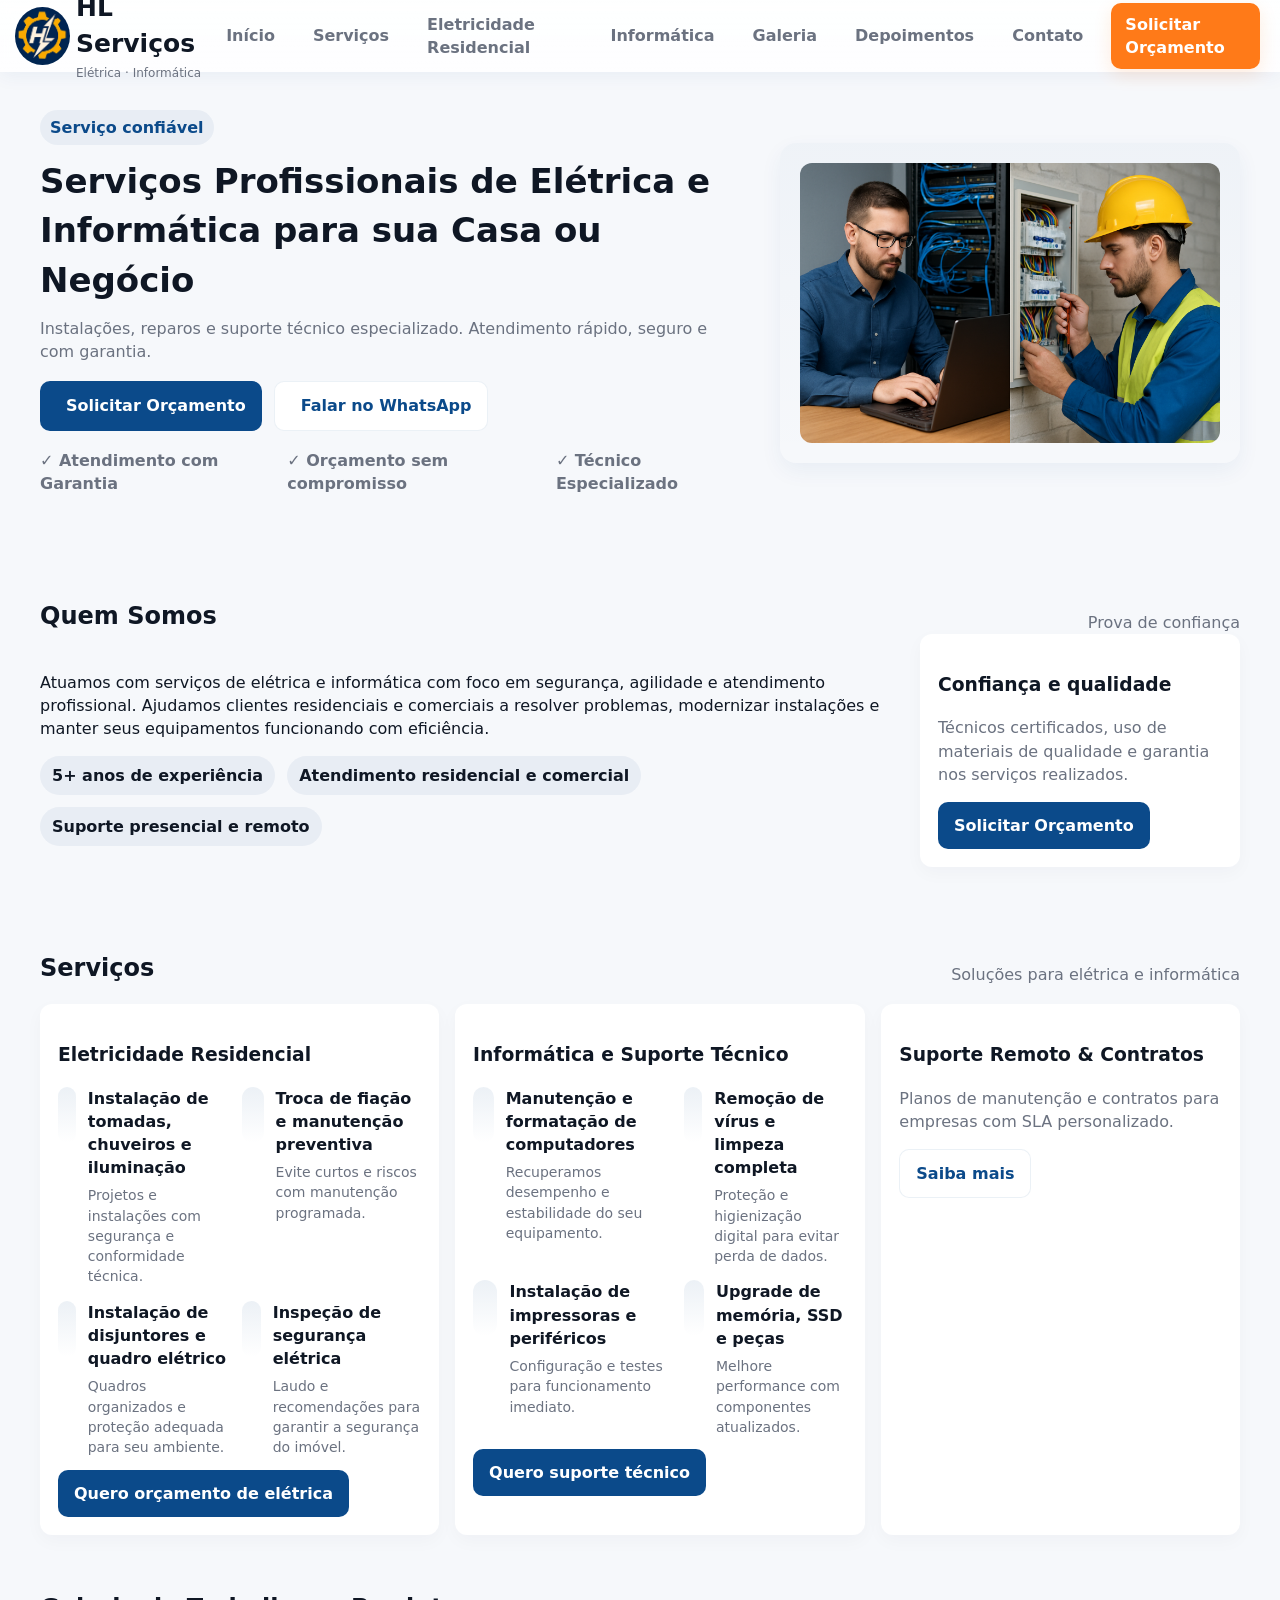
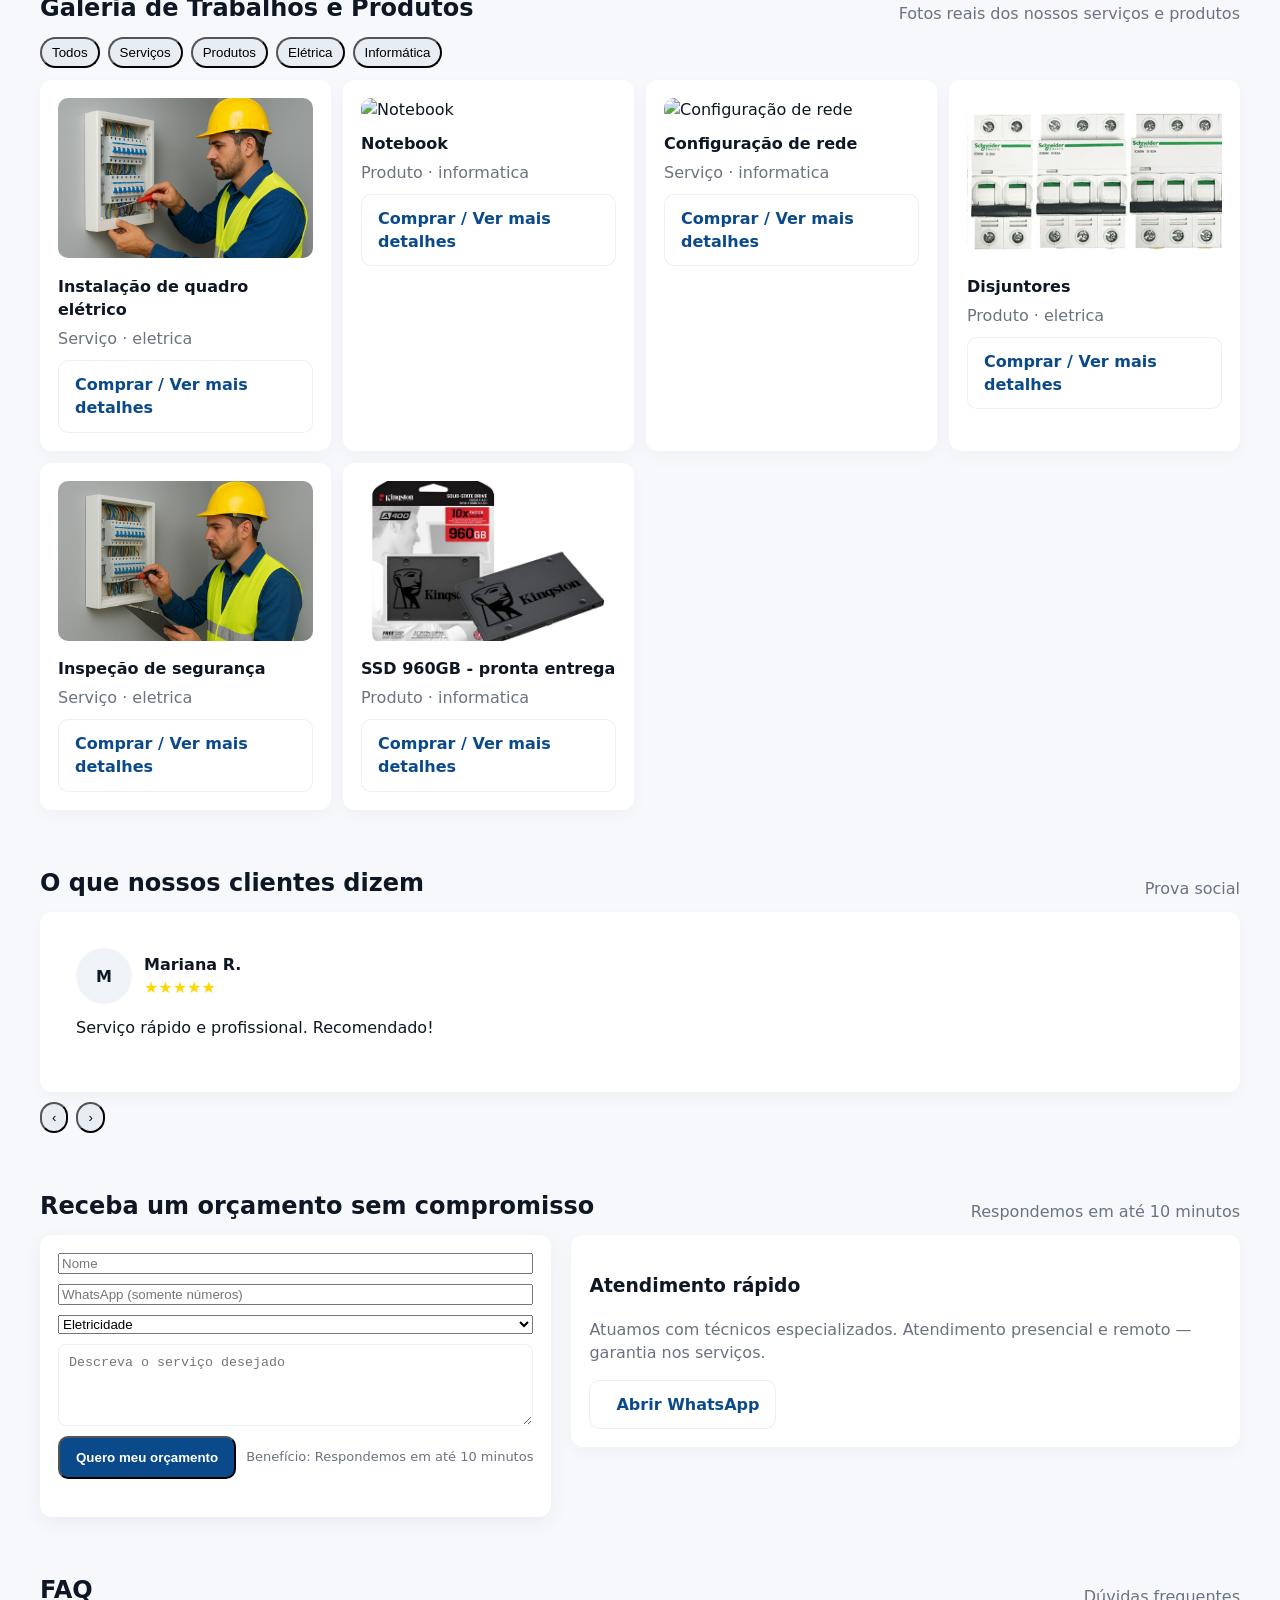
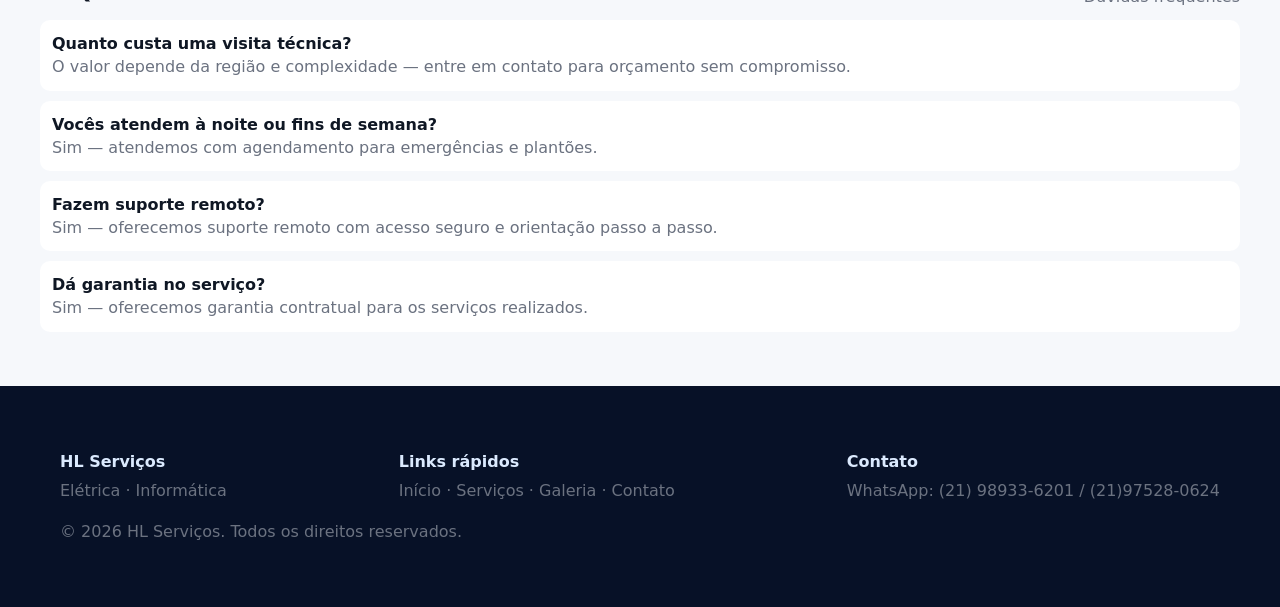
==== commit b90375ad: "Fix HTML formatting and update contact details" ====
--- a/index.html
+++ b/index.html
@@ -6,8 +6,8 @@
   <title>HL Serviços — Elétrica & Informática</title>
   <meta name="description" content="Serviços profissionais de elétrica e informática para residências e empresas. Orçamento rápido e atendimento com garantia." />
   <!-- Icons (Phosphor Icons CDN) -->
-   <link rel="icon" type="image/x-icon" href="/assets/logo.png">
-   <link rel="stylesheet" href="/css/style.css">
+   <link rel="icon" type="image/x-icon" href="assets/logo.png">
+   <link rel="stylesheet" href="css/style.css">
   
   <link rel="stylesheet" href="https://unpkg.com/phosphor-icons@1.4.1/src/css/phosphor.css">
 
@@ -15,7 +15,7 @@
 <body>
   <header class="site-header">
     <div class="brand">
-      <div class="logo"><img src="/assets/logo.png" alt="logo"></div>
+      <div class="logo"><img src="assets/logo.png" alt="logo"></div>
       <div>
         <div style="font-weight:800;font-size: 25px;">HL Serviços</div>
         <div style="font-size:12px;color:var(--muted);margin-top:2px">Elétrica · Informática</div>
@@ -47,7 +47,7 @@
         <p>Instalações, reparos e suporte técnico especializado. Atendimento rápido, seguro e com garantia.</p>
         <div class="btns">
           <a class="btn primary" href="#contato"><i class="ph-arrow-right"></i> Solicitar Orçamento</a>
-          <a class="btn secondary" href="https://wa.me/5511999999999" target="_blank"><i class="ph-whatsapp-logo"></i> Falar no WhatsApp</a>
+          <a class="btn secondary" href="https://wa.me/5521989336201" target="_blank"><i class="ph-whatsapp-logo"></i> Falar no WhatsApp</a>
         </div>
         <div class="trusts">
           <div>✓ Atendimento com Garantia</div>
@@ -56,7 +56,7 @@
         </div>
       </div>
       <div class="hero-illus" aria-hidden="true">
-        <img src="/assets/profissional_trabalhando.png" alt="Técnico trabalhando"/>
+        <img src="assets/profissional_trabalhando.png" alt="Técnico trabalhando"/>
       </div>
     </section>
 
@@ -221,7 +221,7 @@
             <h3>Atendimento rápido</h3>
             <p class="muted">Atuamos com técnicos especializados. Atendimento presencial e remoto — garantia nos serviços.</p>
             <div style="margin-top:12px">
-              <a class="btn secondary" href="https://wa.me/5511999999999" target="_blank"><i class="ph-whatsapp-logo"></i> Abrir WhatsApp</a>
+              <a class="btn secondary" href="https://wa.me/5521989336201" target="_blank"><i class="ph-whatsapp-logo"></i> Abrir WhatsApp</a>
             </div>
           </div>
         </div>
@@ -266,7 +266,7 @@
         </div>
         <div style="min-width:180px">
           <div style="font-weight:700">Contato</div>
-          <div class="muted" style="margin-top:6px">WhatsApp: (11) 99999-9999</div>
+          <div class="muted" style="margin-top:6px">WhatsApp: (21) 98933-6201 / (21)97528-0624</div>
         </div>
       </div>
       <div style="margin-top:18px;display:flex;justify-content:space-between;align-items:center;flex-wrap:wrap">
@@ -278,6 +278,9 @@
     </div>
   </footer>
 
-  <script src="/js/script.js"></script>
+  <script src="js/script.js"></script>
 </body>
 </html>
+
+
+
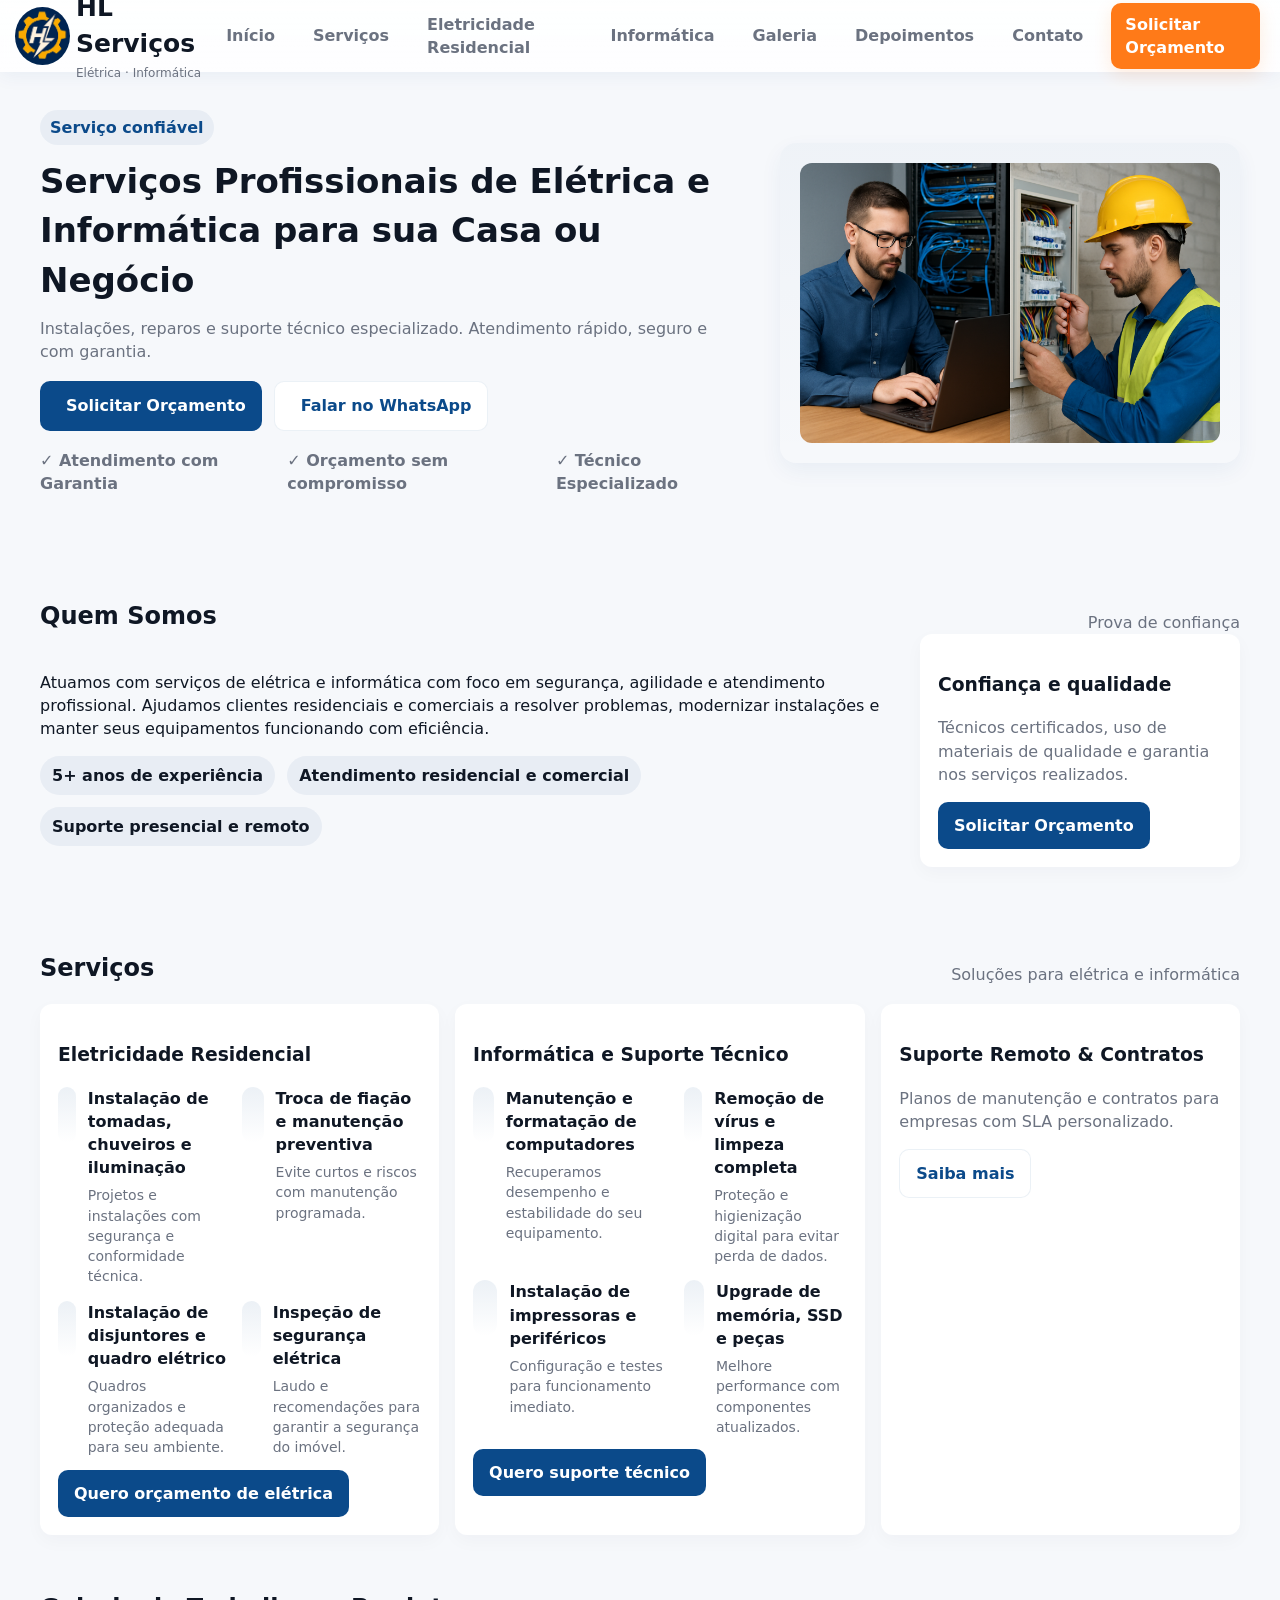
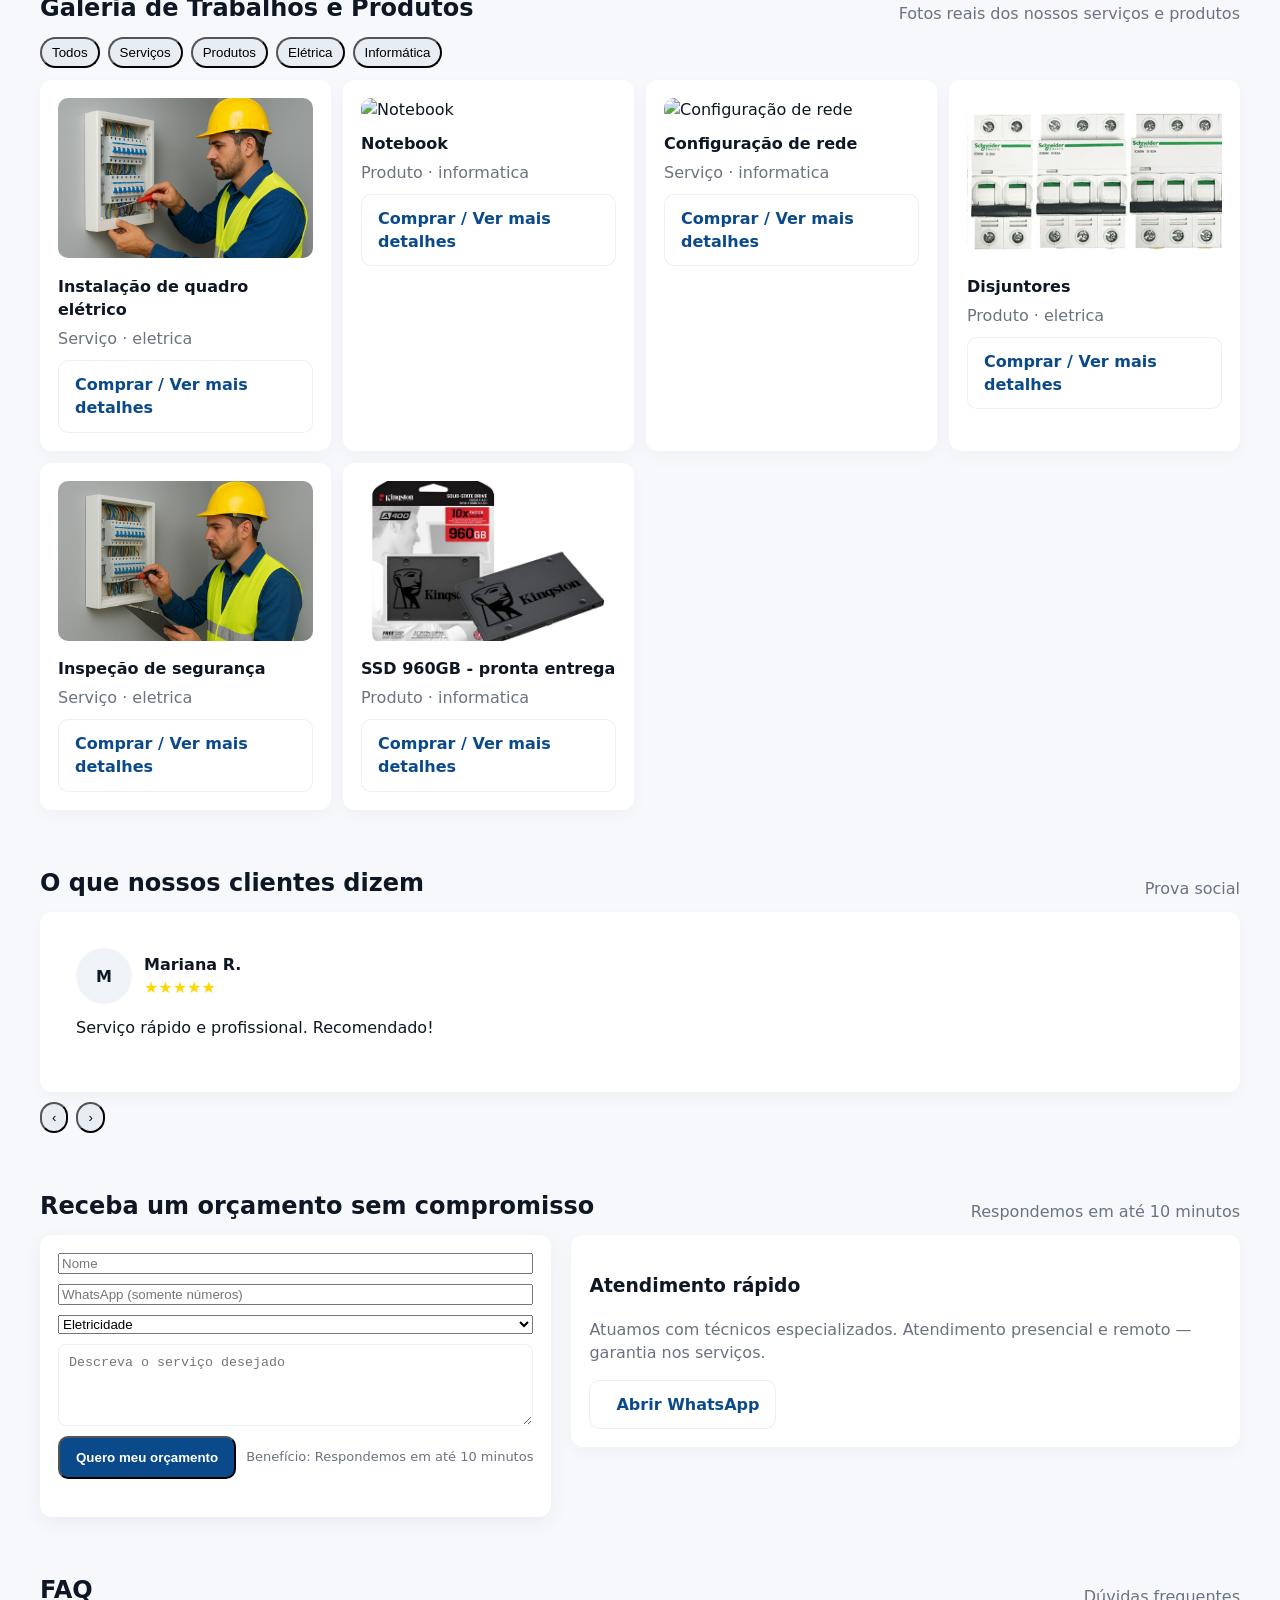
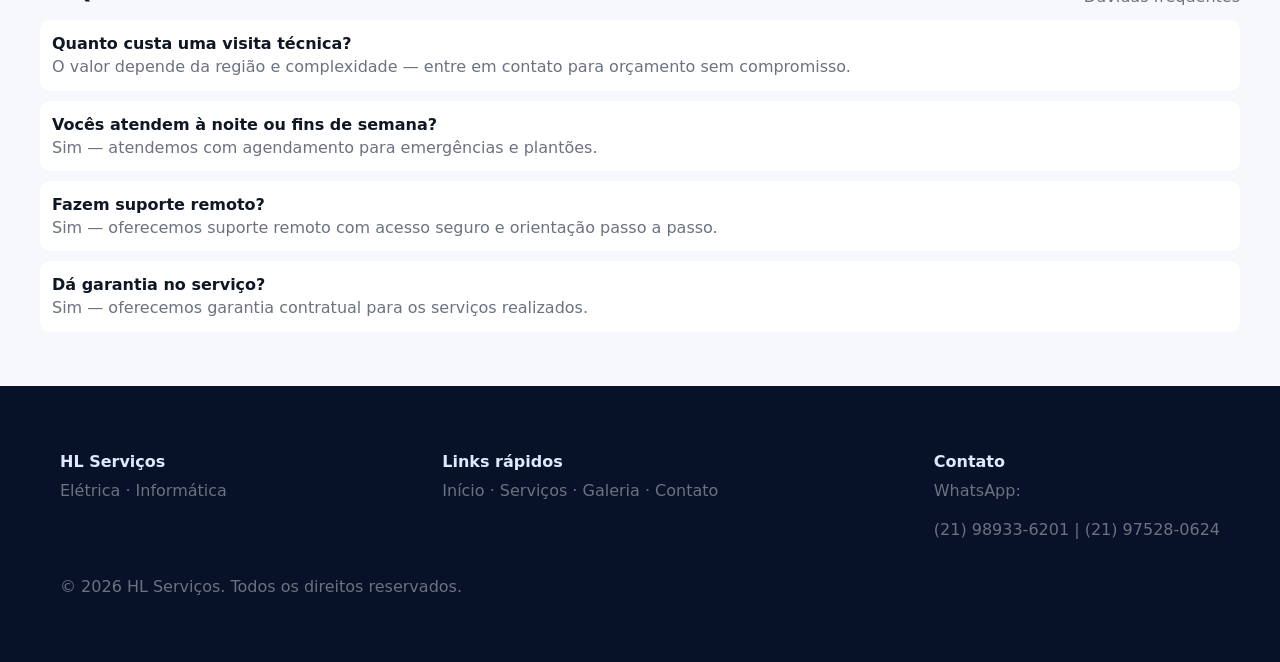
==== commit 9a451ab4: "Reformat HTML structure and content" ====
--- a/index.html
+++ b/index.html
@@ -266,7 +266,7 @@
         </div>
         <div style="min-width:180px">
           <div style="font-weight:700">Contato</div>
-          <div class="muted" style="margin-top:6px">WhatsApp: (21) 98933-6201 / (21)97528-0624</div>
+          <div class="muted" style="margin-top:6px">WhatsApp: <P>(21) 98933-6201 | (21) 97528-0624</P></div>
         </div>
       </div>
       <div style="margin-top:18px;display:flex;justify-content:space-between;align-items:center;flex-wrap:wrap">
@@ -284,3 +284,4 @@
 
 
 
+
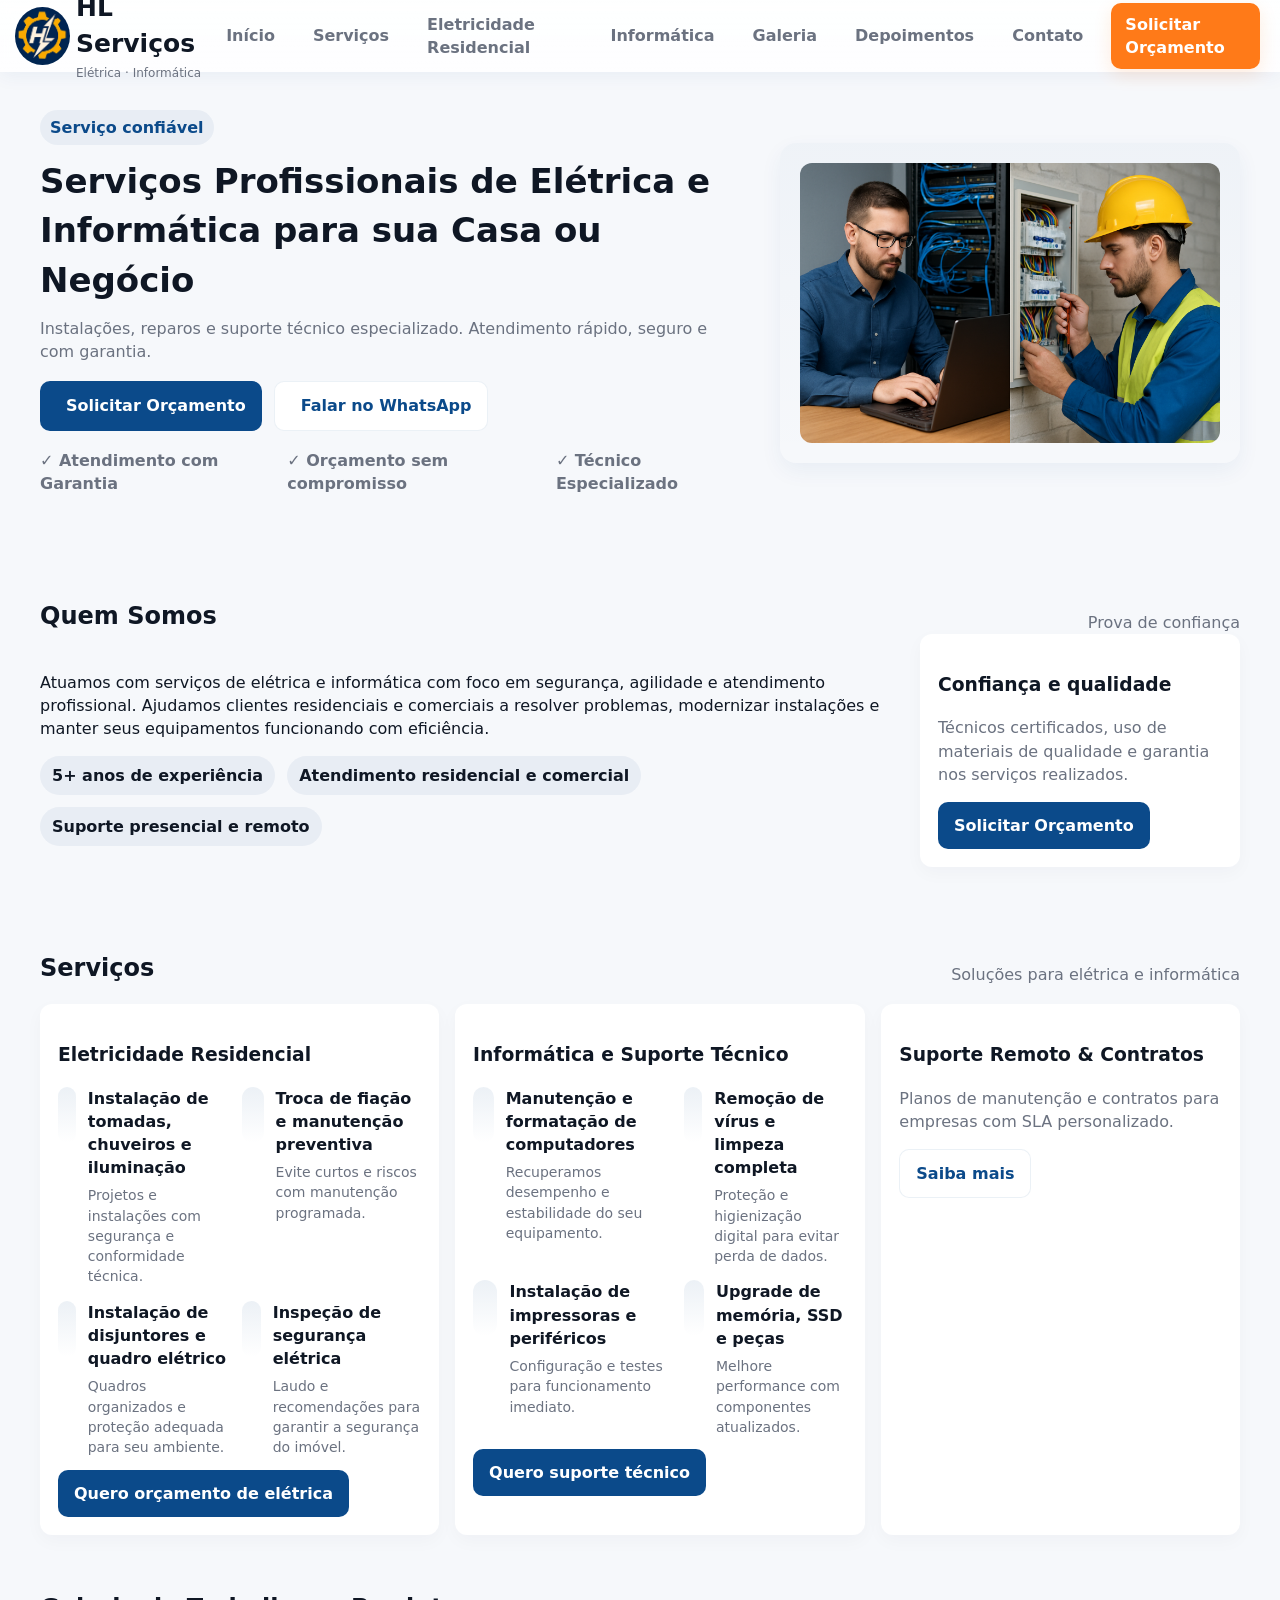
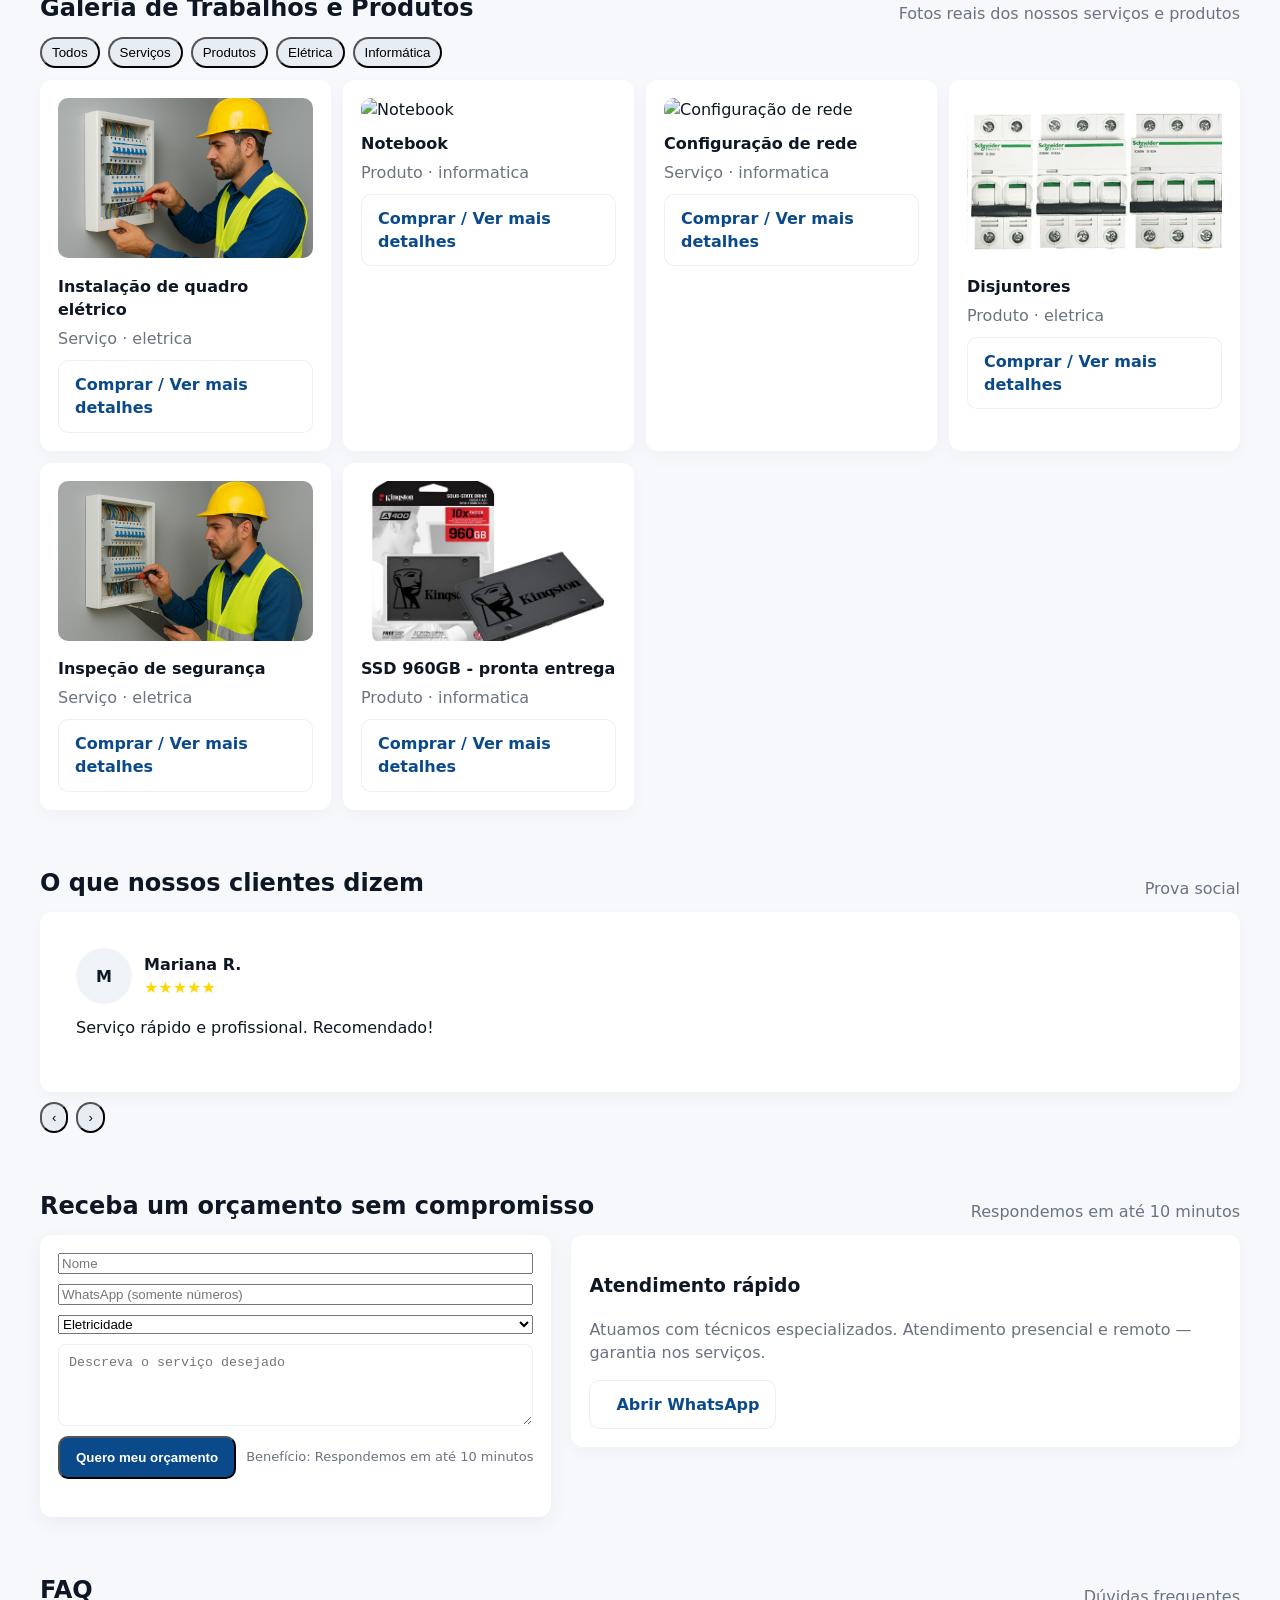
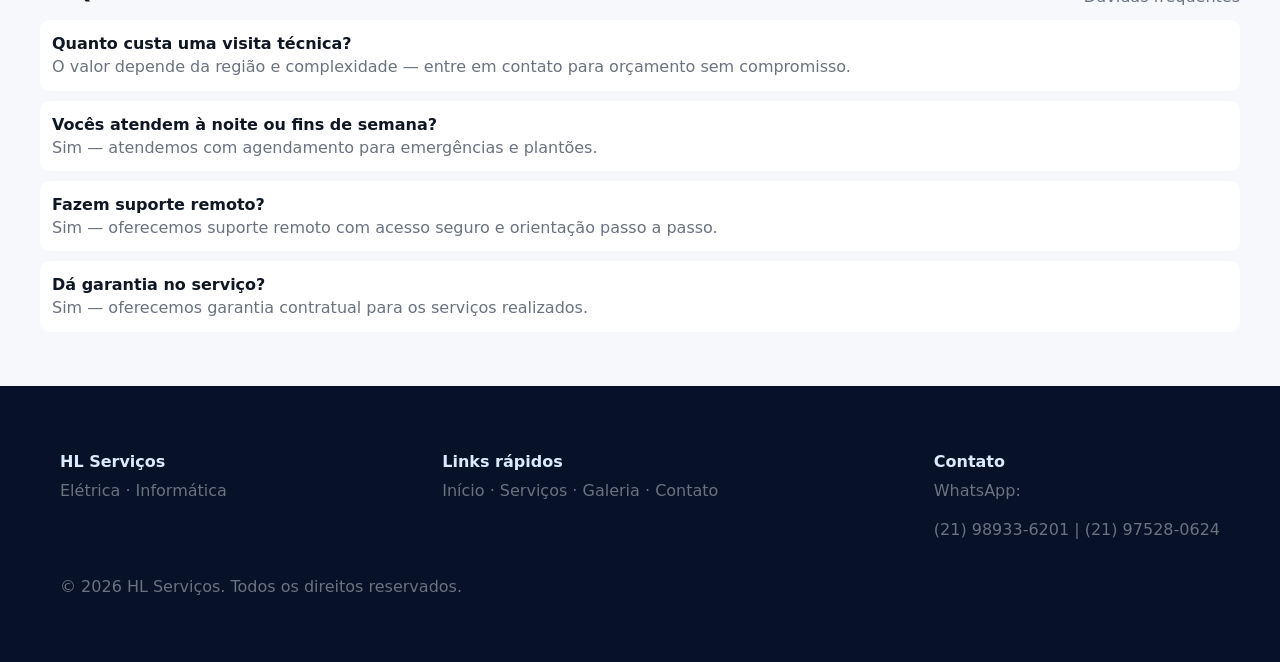
==== commit 48523dee: "Restore index.html with original content" ====
--- a/index.html
+++ b/index.html
@@ -262,7 +262,7 @@
         </div>
         <div style="min-width:220px">
           <div style="font-weight:700">Links rápidos</div>
-          <div class="muted" style="margin-top:6px">Início · Serviços · Galeria · Contato</div>
+          <div class="muted" style="margin-top:6px"><a href="#inicio">Início</a> · <a href="#servicos">Serviços</a> · <a href="#galeria">Galeria</a> · <a href="#contato">Contato</a></div>
         </div>
         <div style="min-width:180px">
           <div style="font-weight:700">Contato</div>
@@ -285,3 +285,4 @@
 
 
 
+
